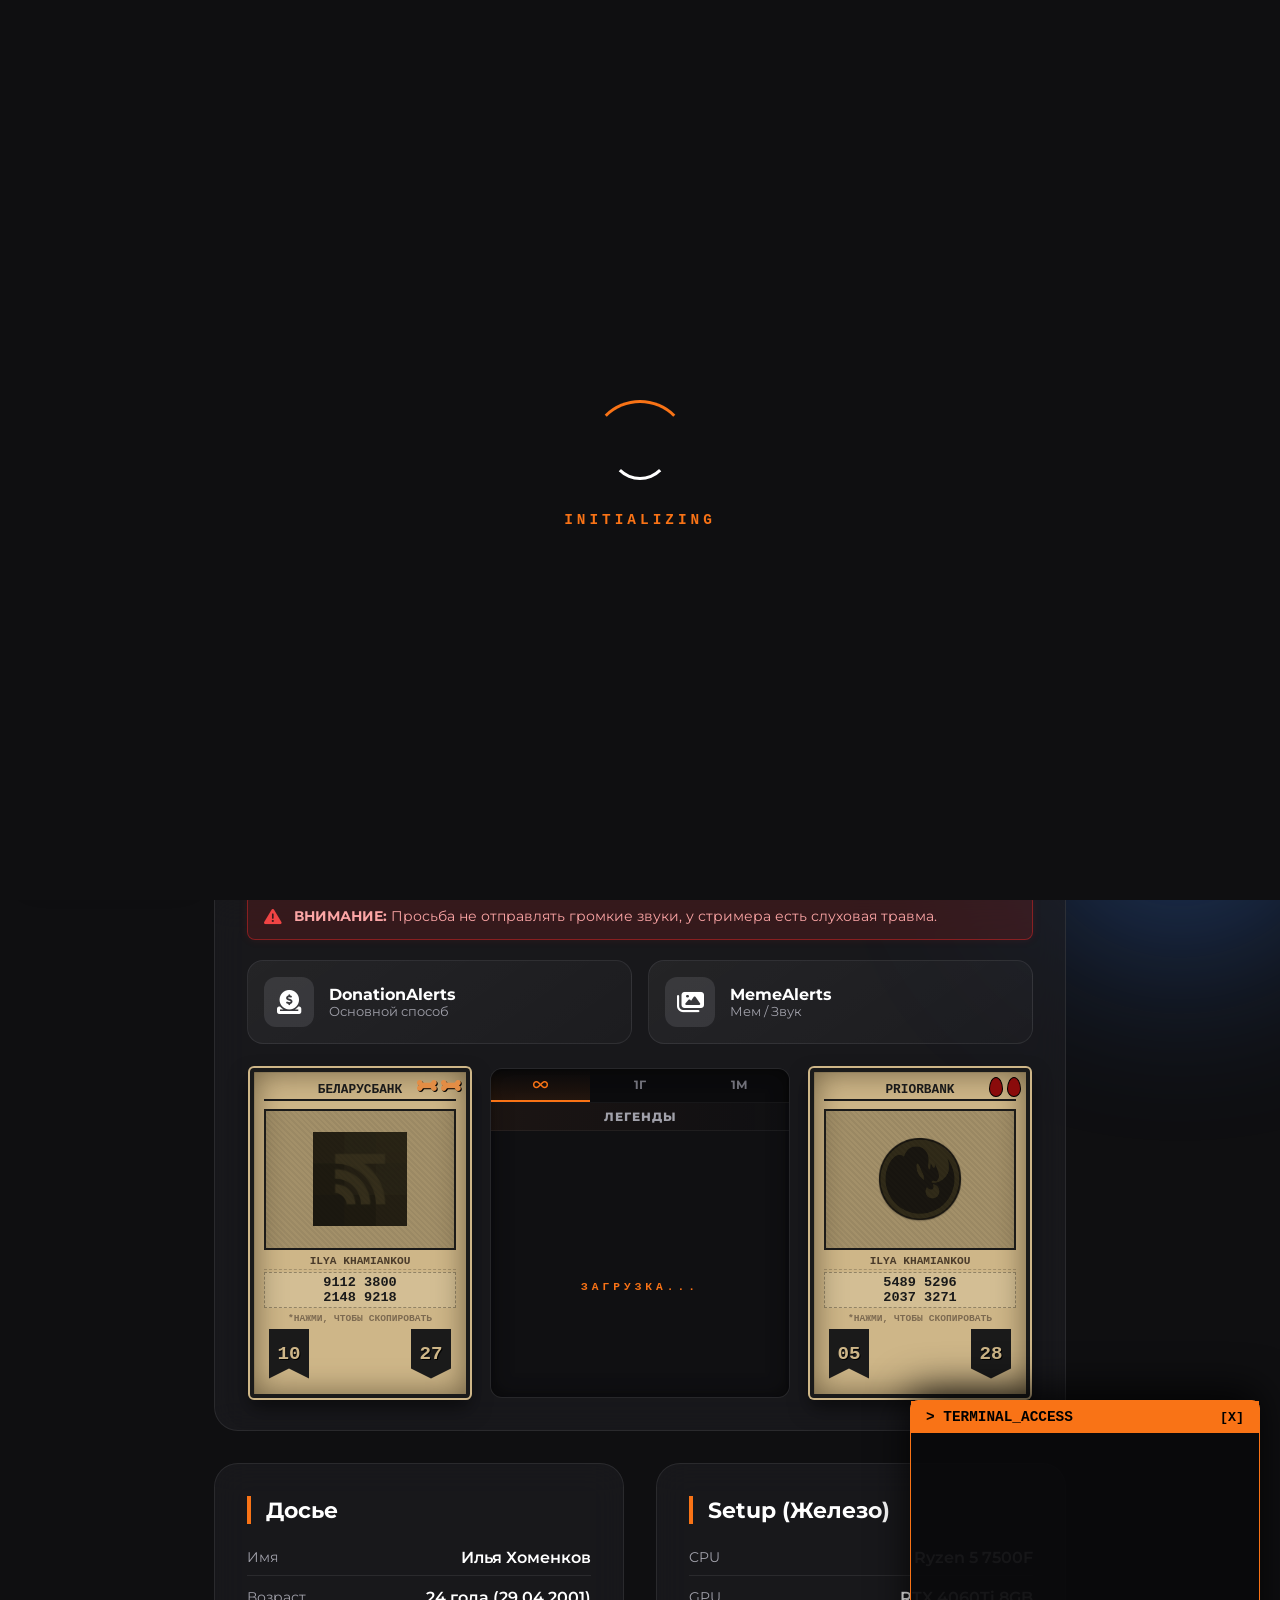
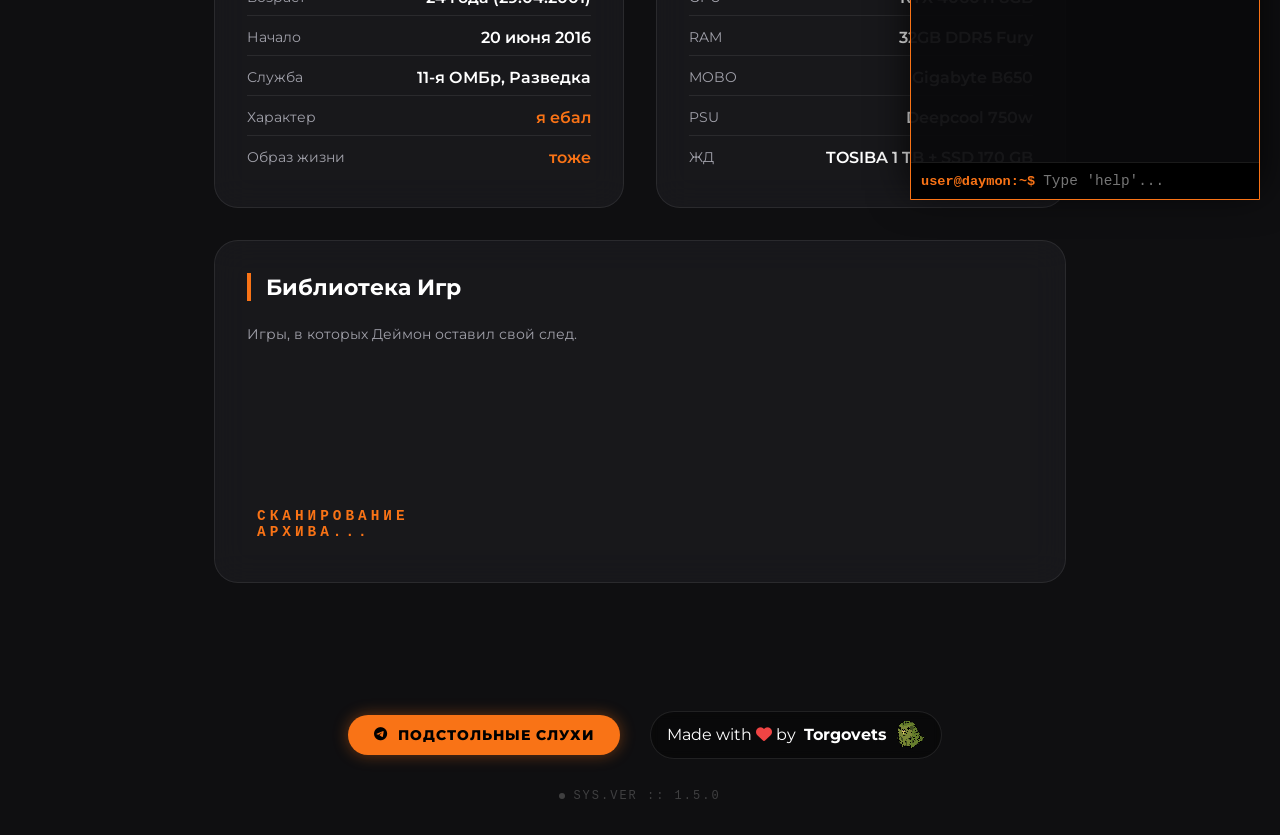
==== index.html @ a3e1f560 "Add files via upload" ====
<!DOCTYPE html><html lang=ru><head><meta charset=UTF-8><meta name=viewport content="width=device-width, initial-scale=1.0"><title>DaymonMontage | Streamer Hub</title><link rel=icon href=/daymon-site/favicon.ico sizes=any><link rel=icon href="assets/favicon.png?v=3" type=image/png><link rel="shortcut icon" href="assets/favicon.png?v=3" type=image/png><link rel=apple-touch-icon href="assets/favicon.png?v=3"><link rel=manifest href=manifest.json><meta name=description content="Официальный хаб стримера DaymonMontage."><meta name=theme-color content=#f97316><meta property=og:title content="DaymonMontage | Hub"><meta property=og:description content="Официальный хаб: стримы, конфиг ПК, донаты."><meta property=og:image content=https://daymonmontage.github.io/daymon-site/assets/preview.png><meta content=https://daymonmontage.github.io/daymon-site/ property=og:url><meta property=og:type content=website><link href=https://cdnjs.cloudflare.com/ajax/libs/font-awesome/6.4.0/css/all.min.css rel=stylesheet><link href="https://fonts.googleapis.com/css2?family=Montserrat:wght@400;600;700;900&display=swap" rel=stylesheet><link rel=stylesheet href=css/style.css><script src=https://embed.twitch.tv/embed/v1.js defer></script><script src=https://cdn.jsdelivr.net/npm/@supabase/supabase-js@2></script></head><body><div class=hud-controls><div id=music-toggle class="hud-btn muted" title="Music On/Off"><i class="fas fa-music"></i> <span>OST</span></div><div id=sfx-toggle class=hud-btn title="SFX On/Off"><i class="fas fa-volume-up"></i> <span>SFX</span></div></div><div id=auth-wrapper class=auth-container-fixed><button id=login-btn class="auth-btn discord-login not-logged-in"><i class="fab fa-discord"></i> <span>Войти</span></button><div id=user-profile class=user-profile-fixed style="display: none;"><div class=user-info-box><img id=user-avatar src alt=User><span id=user-name>User</span></div><button id=logout-btn class=logout-btn-fixed title=Выйти><i class="fas fa-sign-out-alt"></i></button></div><div id=discord-join-alert class=discord-alert style="display: none;"><div class=da-content><i class="fab fa-discord da-icon"></i><div class=da-text><span>Вы не на сервере!</span><small>Зайди, чтобы не быть чушпаном.</small></div></div><a href=https://discord.gg/UtGPrFT2Es target=_blank class=da-join-btn>Вступить</a></div></div><div id=preloader><div class=loader-content><div class=spinner-ring></div><div class=spinner-ring-inner></div><p class=loader-text>INITIALIZING</p></div></div><div class="glow-orb orb-primary"></div><div class="glow-orb orb-secondary"></div><main class=main-container><header class=profile-header><div class=avatar-container><img src=assets/avatar.png alt=DaymonMontage class=avatar-img></div><div id=click-counter-wrapper><div class=click-badge>CLICKS: <span id=click-val>0</span></div><button id=reset-clicks class=reset-clicks-btn title=Сбросить><i class="fas fa-trash"></i></button></div><h1 class=glitch-title data-text=DaymonMontage>DaymonMontage</h1><p class=status-quote>"Насмешил придурка в зеркале."</p><div class=info-badges><span class="badge location"><i class="fas fa-map-marker-alt"></i> Витебская обл, Беларусь</span><span id=stream-status class="badge stream-check"><i class="fas fa-circle"></i> <span class=status-text>Связь с базой...</span></span></div></header><div id=live-box class=twitch-wrapper style="display: none;"><div class=live-indicator><i class="fas fa-satellite-dish"></i> В ЭФИРЕ </div><div id=twitch-embed></div></div><section class="content-card tilt-effect"><h2 class=section-title>Медиа & Связь</h2><nav class=social-links><a href=https://twitch.tv/daymonmontage target=_blank class="s-btn twitch"><i class="fab fa-twitch"></i> <span>Twitch</span></a><a href=https://t.me/+0uVZZdwvZ0UwMDEy target=_blank class="s-btn telegram"><i class="fab fa-telegram"></i> <span>Telegram</span></a><a href=https://www.youtube.com/@daymon_montage/videos target=_blank class="s-btn youtube"><i class="fab fa-youtube"></i> <span>YouTube</span></a><a href=https://www.tiktok.com/@daymon.montage target=_blank class="s-btn tiktok"><i class="fab fa-tiktok"></i> <span>TikTok</span></a><a href=https://vk.com/daymon_montage target=_blank class="s-btn vk"><i class="fab fa-vk"></i> <span>ВКонтакте</span></a><a href=https://discord.gg/UtGPrFT2Es target=_blank class="s-btn discord"><i class="fab fa-discord"></i> <span>Discord</span></a><a href="https://www.instagram.com/_p_a_s_k_u_d_a_/?hl=ru" target=_blank class="s-btn insta"><i class="fab fa-instagram"></i> <span>Instagram</span></a><a href=https://steamcommunity.com/id/DaymonMontage/ target=_blank class="s-btn steam"><i class="fab fa-steam"></i> <span>Steam</span></a><a href=https://soundcloud.com/user-763490654-509292968 target=_blank class="s-btn soundcloud"><i class="fab fa-soundcloud"></i> <span>SoundCloud</span></a></nav></section><section class="content-card tilt-effect"><h2 class=section-title>Поддержка канала</h2><div class="warning-box health-warning"><i class="fas fa-exclamation-triangle"></i><p><strong>ВНИМАНИЕ:</strong> Просьба не отправлять громкие звуки, у стримера есть слуховая травма.</p></div><div class=alert-buttons><a href=https://www.donationalerts.com/r/daymonmontage target=_blank class="donate-btn da"><div class=btn-icon><i class="fas fa-donate"></i></div><div class=btn-text><strong>DonationAlerts</strong><small>Основной способ</small></div></a><a href=https://memealerts.com/daymonmontage target=_blank class="donate-btn ma"><div class=btn-icon><i class="fas fa-images"></i></div><div class=btn-text><strong>MemeAlerts</strong><small>Мем / Звук</small></div></a></div><div class=direct-support><div class=support-layout><div class="inscryption-card card-bb" onclick="copyToClipboard('9112380021489218')"><div class=card-cost><i class="fas fa-bone bone-cost"></i><i class="fas fa-bone bone-cost"></i></div><div class=card-name-box>БЕЛАРУСБАНК</div><div class=card-portrait-box><img src=assets/belarusbank.png alt=BB class=bank-logo></div><div class=card-holder>ILYA KHAMIANKOU</div><div class=card-sigils>9112 3800<br>2148 9218</div><div class=copy-hint>*Нажми, чтобы скопировать</div><div class=card-stats><div class="stat-box stat-atk" title=Месяц><div class=stat-bg></div><span class=stat-val>10</span></div><div class="stat-box stat-hp" title=Год><div class=stat-bg></div><span class=stat-val>27</span></div></div></div><div class=donors-center-panel><div class=donors-tabs><button class="d-tab active" data-tab=all_time title="За всё время"><i class="fas fa-infinity"></i></button><button class=d-tab data-tab=year title="За год">1Г</button><button class=d-tab data-tab=month title="За месяц">1М</button><button id=stream-tab-btn class="d-tab stream-tab" data-tab=stream title="Текущий стрим" style="display: none;"><i class="fas fa-signal"></i></button></div><div class=donors-header><span id=donors-title>ЛЕГЕНДЫ</span></div><div id=donors-list-container class=donors-scroll-area><div class=loader-wrap><p class=loader-text style=font-size:0.7rem>ЗАГРУЗКА...</p></div></div></div><div class="inscryption-card card-prior" onclick="copyToClipboard('5489529620373271')"><div class=card-cost><div class=blood-drop></div><div class=blood-drop></div></div><div class=card-name-box>Priorbank</div><div class=card-portrait-box><img src=assets/priorbank.png alt=Prior class=bank-logo></div><div class=card-holder>ILYA KHAMIANKOU</div><div class=card-sigils>5489 5296<br>2037 3271</div><div class=copy-hint>*Нажми, чтобы скопировать</div><div class=card-stats><div class="stat-box stat-atk" title=Месяц><div class=stat-bg></div><span class=stat-val>05</span></div><div class="stat-box stat-hp" title=Год><div class=stat-bg></div><span class=stat-val>28</span></div></div></div></div></div></section><div class=two-columns><section class="content-card tilt-effect"><h2 class=section-title>Досье</h2><ul class=specs-list><li><span class=spec-label>Имя</span> <span class=spec-val>Илья Хоменков</span></li><li><span class=spec-label>Возраст</span> <span class=spec-val>24 года (29.04.2001)</span></li><li><span class=spec-label>Начало</span> <span class=spec-val>20 июня 2016</span></li><li><span class=spec-label>Служба</span> <span class=spec-val>11-я ОМБр, Разведка</span></li><li><span class=spec-label>Характер</span> <span class="spec-val highlight">я ебал</span></li><li><span class=spec-label>Образ жизни</span> <span class="spec-val highlight">тоже</span></li></ul></section><section class="content-card tilt-effect"><h2 class=section-title>Setup (Железо)</h2><ul class=specs-list><li><span class=spec-label>CPU</span> <span class=spec-val>Ryzen 5 7500F</span></li><li><span class=spec-label>GPU</span> <span class=spec-val>RTX 4060Ti 8GB</span></li><li><span class=spec-label>RAM</span> <span class=spec-val>32GB DDR5 Fury</span></li><li><span class=spec-label>MOBO</span> <span class=spec-val>Gigabyte B650</span></li><li><span class=spec-label>PSU</span> <span class=spec-val>Deepcool 750w</span></li><li><span class=spec-label>ЖД</span> <span class=spec-val>TOSIBA 1 TB + SSD 170 GB</span></li></ul></section></div><section class=content-card><h2 class=section-title>Библиотека Игр</h2><p style="margin-bottom:15px; font-size:0.9rem; color:#a1a1aa;">Игры, в которых Деймон оставил свой след.</p><div id=games-container class=games-grid><div class=loader-wrap><p class=loader-text>СКАНИРОВАНИЕ АРХИВА...</p></div></div></section></main><footer class=site-footer><a href=https://t.me/daymonstream target=_blank class=special-footer-btn><i class="fab fa-telegram-plane"></i><span>ПОДСТОЛЬНЫЕ СЛУХИ</span></a><div class=credits><span>Made with <i class="fas fa-heart heart-beat"></i> by</span><a href=https://t.me/torgasik target=_blank class=dev-link><span class=dev-nick>Torgovets</span><img src=assets/dev-icon.png alt=Dev class=dev-pic></a></div><div class=version-badge title="System Build Version"><span class=v-dot></span><span class=v-text>SYS.VER :: 1.5.0</span></div></footer><div class=system-trigger onclick=toggleConsole()><span class=sys-dot></span><span class=sys-text>CONSOLE V.1.0.5</span></div><div id=votv-console class=console-wrapper><div class=console-header><span>> TERMINAL_ACCESS</span><button class=close-console onclick=toggleConsole()>[X]</button></div><div id=console-output class=console-body></div><div class=console-input-area><span class=prompt-user>user@daymon:~$</span><input type=text id=cmd-input autocomplete=off spellcheck=false placeholder="Type 'help'..."></div></div><div id=toast-notification class=toast>Скопировано в буфер!</div><div id=ach-history-trigger title="Журнал достижений"><i class="fas fa-trophy"></i><div class=ach-notification-dot></div></div><div id=ach-history-panel class=ach-history-panel><div class=ach-panel-header><div class=ach-panel-title><i class="fas fa-clipboard-list"></i> История </div><div class=ach-panel-stats id=ach-stats-display>0/0</div></div><div class=ach-history-list id=ach-history-list></div></div><div id=game-gallery-modal class=game-modal-overlay><div class=game-modal-content><div class=gm-header><span id=gm-game-title class=gm-title>GAME NAME</span><button id=gm-close-btn class=gm-close>&times;</button></div><div id=gm-clips-grid class=gm-body></div></div></div><script type=module src=js/main.js></script><a href=games/index.html class=arcade-hub-btn title="Daymon Arcade"><div class=ah-icon-box><i class="fas fa-gamepad"></i></div><div class=ah-content><span class=ah-title>ARCADE</span><span class=ah-subtitle>Play & Chill</span></div><div class=ah-glitch-effect></div></a></body></html>
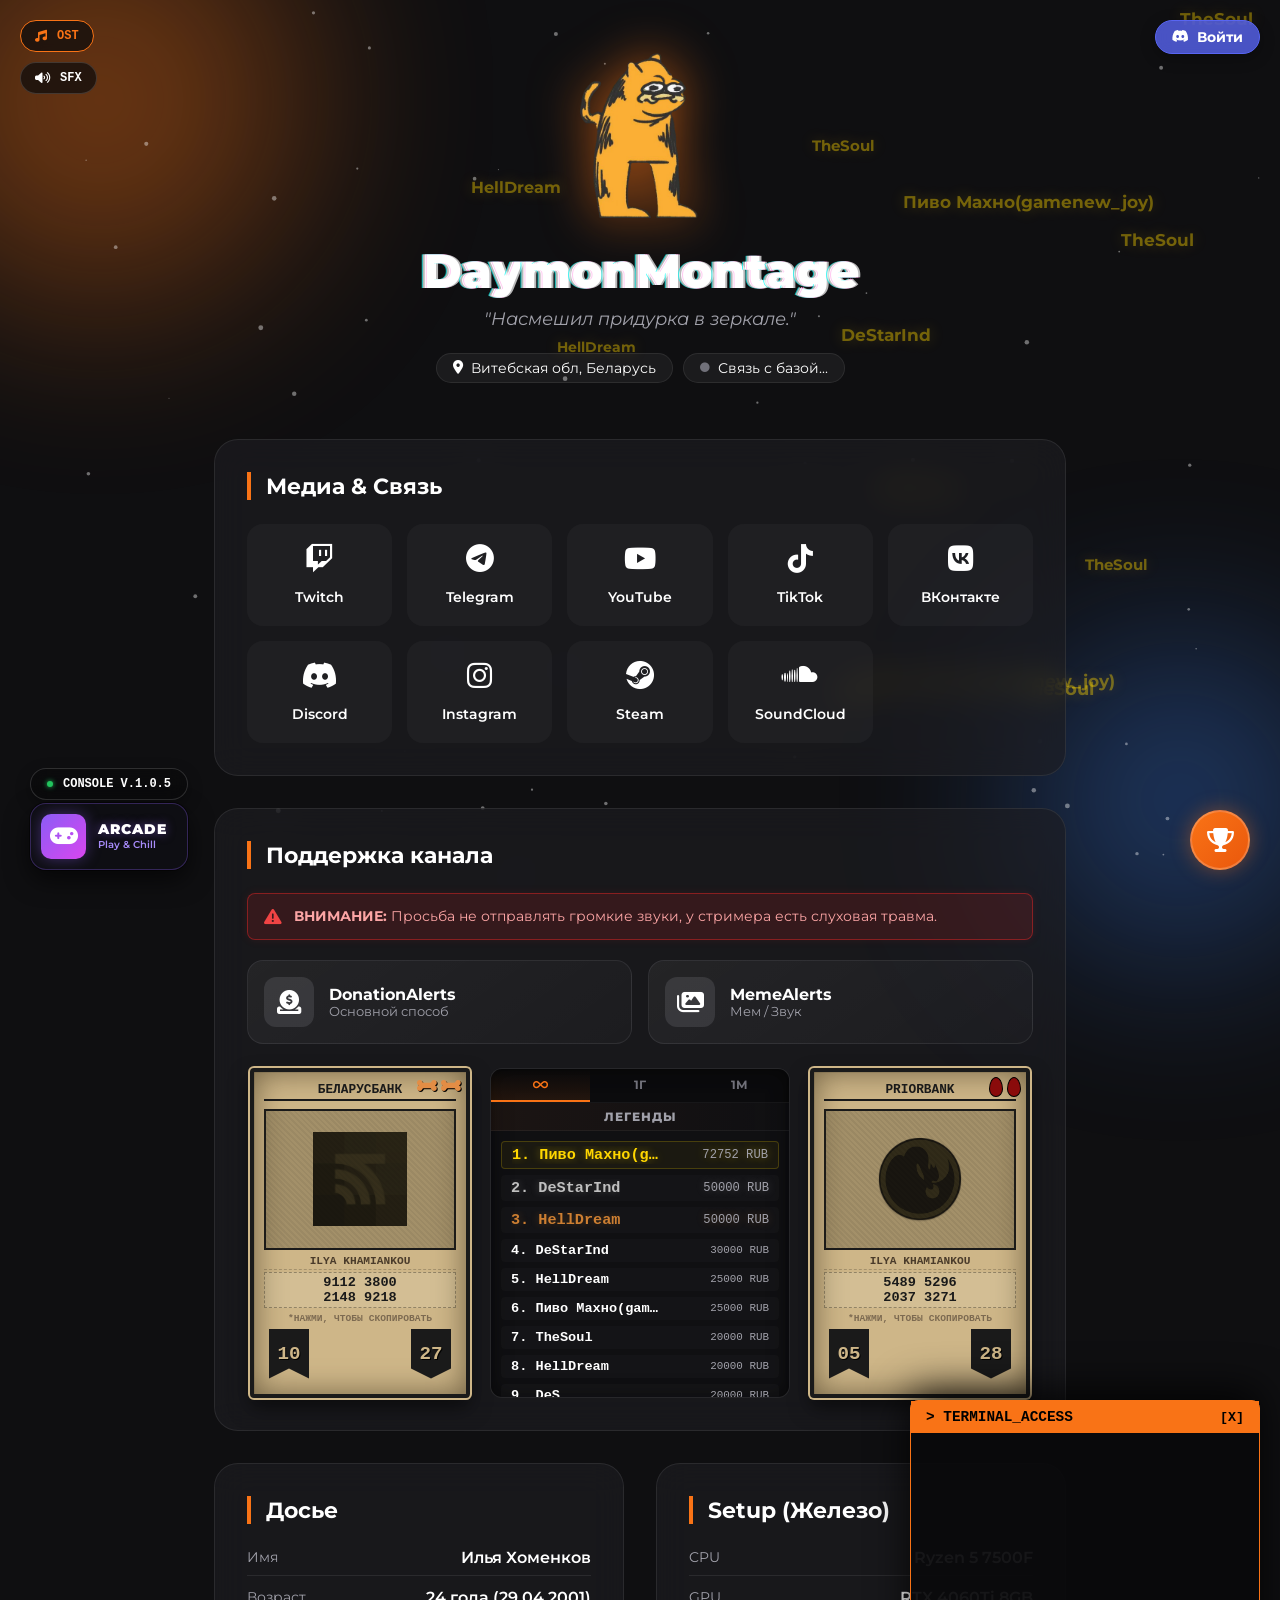
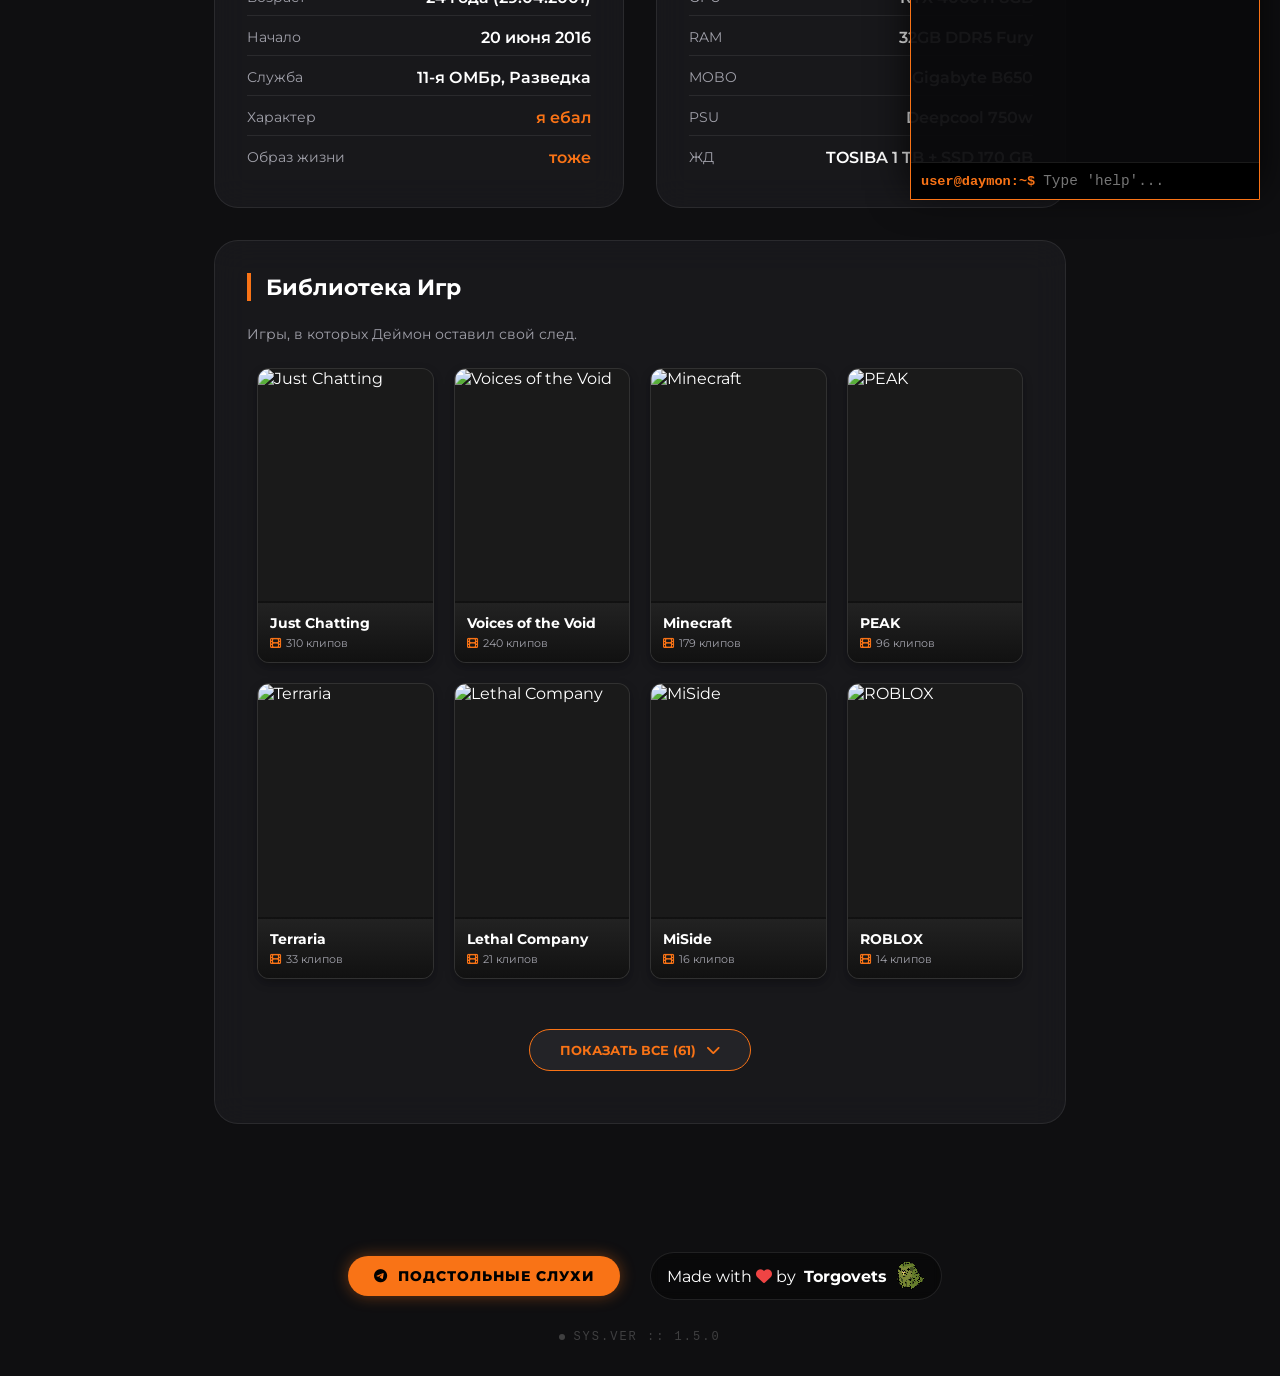
==== commit de77126f: "Add files via upload" ====
--- a/index.html
+++ b/index.html
@@ -1 +1,414 @@
-<!DOCTYPE html><html lang=ru><head><meta charset=UTF-8><meta name=viewport content="width=device-width, initial-scale=1.0"><title>DaymonMontage | Streamer Hub</title><link rel=icon href=/daymon-site/favicon.ico sizes=any><link rel=icon href="assets/favicon.png?v=3" type=image/png><link rel="shortcut icon" href="assets/favicon.png?v=3" type=image/png><link rel=apple-touch-icon href="assets/favicon.png?v=3"><link rel=manifest href=manifest.json><meta name=description content="Официальный хаб стримера DaymonMontage."><meta name=theme-color content=#f97316><meta property=og:title content="DaymonMontage | Hub"><meta property=og:description content="Официальный хаб: стримы, конфиг ПК, донаты."><meta property=og:image content=https://daymonmontage.github.io/daymon-site/assets/preview.png><meta content=https://daymonmontage.github.io/daymon-site/ property=og:url><meta property=og:type content=website><link href=https://cdnjs.cloudflare.com/ajax/libs/font-awesome/6.4.0/css/all.min.css rel=stylesheet><link href="https://fonts.googleapis.com/css2?family=Montserrat:wght@400;600;700;900&display=swap" rel=stylesheet><link rel=stylesheet href=css/style.css><script src=https://embed.twitch.tv/embed/v1.js defer></script><script src=https://cdn.jsdelivr.net/npm/@supabase/supabase-js@2></script></head><body><div class=hud-controls><div id=music-toggle class="hud-btn muted" title="Music On/Off"><i class="fas fa-music"></i> <span>OST</span></div><div id=sfx-toggle class=hud-btn title="SFX On/Off"><i class="fas fa-volume-up"></i> <span>SFX</span></div></div><div id=auth-wrapper class=auth-container-fixed><button id=login-btn class="auth-btn discord-login not-logged-in"><i class="fab fa-discord"></i> <span>Войти</span></button><div id=user-profile class=user-profile-fixed style="display: none;"><div class=user-info-box><img id=user-avatar src alt=User><span id=user-name>User</span></div><button id=logout-btn class=logout-btn-fixed title=Выйти><i class="fas fa-sign-out-alt"></i></button></div><div id=discord-join-alert class=discord-alert style="display: none;"><div class=da-content><i class="fab fa-discord da-icon"></i><div class=da-text><span>Вы не на сервере!</span><small>Зайди, чтобы не быть чушпаном.</small></div></div><a href=https://discord.gg/UtGPrFT2Es target=_blank class=da-join-btn>Вступить</a></div></div><div id=preloader><div class=loader-content><div class=spinner-ring></div><div class=spinner-ring-inner></div><p class=loader-text>INITIALIZING</p></div></div><div class="glow-orb orb-primary"></div><div class="glow-orb orb-secondary"></div><main class=main-container><header class=profile-header><div class=avatar-container><img src=assets/avatar.png alt=DaymonMontage class=avatar-img></div><div id=click-counter-wrapper><div class=click-badge>CLICKS: <span id=click-val>0</span></div><button id=reset-clicks class=reset-clicks-btn title=Сбросить><i class="fas fa-trash"></i></button></div><h1 class=glitch-title data-text=DaymonMontage>DaymonMontage</h1><p class=status-quote>"Насмешил придурка в зеркале."</p><div class=info-badges><span class="badge location"><i class="fas fa-map-marker-alt"></i> Витебская обл, Беларусь</span><span id=stream-status class="badge stream-check"><i class="fas fa-circle"></i> <span class=status-text>Связь с базой...</span></span></div></header><div id=live-box class=twitch-wrapper style="display: none;"><div class=live-indicator><i class="fas fa-satellite-dish"></i> В ЭФИРЕ </div><div id=twitch-embed></div></div><section class="content-card tilt-effect"><h2 class=section-title>Медиа & Связь</h2><nav class=social-links><a href=https://twitch.tv/daymonmontage target=_blank class="s-btn twitch"><i class="fab fa-twitch"></i> <span>Twitch</span></a><a href=https://t.me/+0uVZZdwvZ0UwMDEy target=_blank class="s-btn telegram"><i class="fab fa-telegram"></i> <span>Telegram</span></a><a href=https://www.youtube.com/@daymon_montage/videos target=_blank class="s-btn youtube"><i class="fab fa-youtube"></i> <span>YouTube</span></a><a href=https://www.tiktok.com/@daymon.montage target=_blank class="s-btn tiktok"><i class="fab fa-tiktok"></i> <span>TikTok</span></a><a href=https://vk.com/daymon_montage target=_blank class="s-btn vk"><i class="fab fa-vk"></i> <span>ВКонтакте</span></a><a href=https://discord.gg/UtGPrFT2Es target=_blank class="s-btn discord"><i class="fab fa-discord"></i> <span>Discord</span></a><a href="https://www.instagram.com/_p_a_s_k_u_d_a_/?hl=ru" target=_blank class="s-btn insta"><i class="fab fa-instagram"></i> <span>Instagram</span></a><a href=https://steamcommunity.com/id/DaymonMontage/ target=_blank class="s-btn steam"><i class="fab fa-steam"></i> <span>Steam</span></a><a href=https://soundcloud.com/user-763490654-509292968 target=_blank class="s-btn soundcloud"><i class="fab fa-soundcloud"></i> <span>SoundCloud</span></a></nav></section><section class="content-card tilt-effect"><h2 class=section-title>Поддержка канала</h2><div class="warning-box health-warning"><i class="fas fa-exclamation-triangle"></i><p><strong>ВНИМАНИЕ:</strong> Просьба не отправлять громкие звуки, у стримера есть слуховая травма.</p></div><div class=alert-buttons><a href=https://www.donationalerts.com/r/daymonmontage target=_blank class="donate-btn da"><div class=btn-icon><i class="fas fa-donate"></i></div><div class=btn-text><strong>DonationAlerts</strong><small>Основной способ</small></div></a><a href=https://memealerts.com/daymonmontage target=_blank class="donate-btn ma"><div class=btn-icon><i class="fas fa-images"></i></div><div class=btn-text><strong>MemeAlerts</strong><small>Мем / Звук</small></div></a></div><div class=direct-support><div class=support-layout><div class="inscryption-card card-bb" onclick="copyToClipboard('9112380021489218')"><div class=card-cost><i class="fas fa-bone bone-cost"></i><i class="fas fa-bone bone-cost"></i></div><div class=card-name-box>БЕЛАРУСБАНК</div><div class=card-portrait-box><img src=assets/belarusbank.png alt=BB class=bank-logo></div><div class=card-holder>ILYA KHAMIANKOU</div><div class=card-sigils>9112 3800<br>2148 9218</div><div class=copy-hint>*Нажми, чтобы скопировать</div><div class=card-stats><div class="stat-box stat-atk" title=Месяц><div class=stat-bg></div><span class=stat-val>10</span></div><div class="stat-box stat-hp" title=Год><div class=stat-bg></div><span class=stat-val>27</span></div></div></div><div class=donors-center-panel><div class=donors-tabs><button class="d-tab active" data-tab=all_time title="За всё время"><i class="fas fa-infinity"></i></button><button class=d-tab data-tab=year title="За год">1Г</button><button class=d-tab data-tab=month title="За месяц">1М</button><button id=stream-tab-btn class="d-tab stream-tab" data-tab=stream title="Текущий стрим" style="display: none;"><i class="fas fa-signal"></i></button></div><div class=donors-header><span id=donors-title>ЛЕГЕНДЫ</span></div><div id=donors-list-container class=donors-scroll-area><div class=loader-wrap><p class=loader-text style=font-size:0.7rem>ЗАГРУЗКА...</p></div></div></div><div class="inscryption-card card-prior" onclick="copyToClipboard('5489529620373271')"><div class=card-cost><div class=blood-drop></div><div class=blood-drop></div></div><div class=card-name-box>Priorbank</div><div class=card-portrait-box><img src=assets/priorbank.png alt=Prior class=bank-logo></div><div class=card-holder>ILYA KHAMIANKOU</div><div class=card-sigils>5489 5296<br>2037 3271</div><div class=copy-hint>*Нажми, чтобы скопировать</div><div class=card-stats><div class="stat-box stat-atk" title=Месяц><div class=stat-bg></div><span class=stat-val>05</span></div><div class="stat-box stat-hp" title=Год><div class=stat-bg></div><span class=stat-val>28</span></div></div></div></div></div></section><div class=two-columns><section class="content-card tilt-effect"><h2 class=section-title>Досье</h2><ul class=specs-list><li><span class=spec-label>Имя</span> <span class=spec-val>Илья Хоменков</span></li><li><span class=spec-label>Возраст</span> <span class=spec-val>24 года (29.04.2001)</span></li><li><span class=spec-label>Начало</span> <span class=spec-val>20 июня 2016</span></li><li><span class=spec-label>Служба</span> <span class=spec-val>11-я ОМБр, Разведка</span></li><li><span class=spec-label>Характер</span> <span class="spec-val highlight">я ебал</span></li><li><span class=spec-label>Образ жизни</span> <span class="spec-val highlight">тоже</span></li></ul></section><section class="content-card tilt-effect"><h2 class=section-title>Setup (Железо)</h2><ul class=specs-list><li><span class=spec-label>CPU</span> <span class=spec-val>Ryzen 5 7500F</span></li><li><span class=spec-label>GPU</span> <span class=spec-val>RTX 4060Ti 8GB</span></li><li><span class=spec-label>RAM</span> <span class=spec-val>32GB DDR5 Fury</span></li><li><span class=spec-label>MOBO</span> <span class=spec-val>Gigabyte B650</span></li><li><span class=spec-label>PSU</span> <span class=spec-val>Deepcool 750w</span></li><li><span class=spec-label>ЖД</span> <span class=spec-val>TOSIBA 1 TB + SSD 170 GB</span></li></ul></section></div><section class=content-card><h2 class=section-title>Библиотека Игр</h2><p style="margin-bottom:15px; font-size:0.9rem; color:#a1a1aa;">Игры, в которых Деймон оставил свой след.</p><div id=games-container class=games-grid><div class=loader-wrap><p class=loader-text>СКАНИРОВАНИЕ АРХИВА...</p></div></div></section></main><footer class=site-footer><a href=https://t.me/daymonstream target=_blank class=special-footer-btn><i class="fab fa-telegram-plane"></i><span>ПОДСТОЛЬНЫЕ СЛУХИ</span></a><div class=credits><span>Made with <i class="fas fa-heart heart-beat"></i> by</span><a href=https://t.me/torgasik target=_blank class=dev-link><span class=dev-nick>Torgovets</span><img src=assets/dev-icon.png alt=Dev class=dev-pic></a></div><div class=version-badge title="System Build Version"><span class=v-dot></span><span class=v-text>SYS.VER :: 1.5.0</span></div></footer><div class=system-trigger onclick=toggleConsole()><span class=sys-dot></span><span class=sys-text>CONSOLE V.1.0.5</span></div><div id=votv-console class=console-wrapper><div class=console-header><span>> TERMINAL_ACCESS</span><button class=close-console onclick=toggleConsole()>[X]</button></div><div id=console-output class=console-body></div><div class=console-input-area><span class=prompt-user>user@daymon:~$</span><input type=text id=cmd-input autocomplete=off spellcheck=false placeholder="Type 'help'..."></div></div><div id=toast-notification class=toast>Скопировано в буфер!</div><div id=ach-history-trigger title="Журнал достижений"><i class="fas fa-trophy"></i><div class=ach-notification-dot></div></div><div id=ach-history-panel class=ach-history-panel><div class=ach-panel-header><div class=ach-panel-title><i class="fas fa-clipboard-list"></i> История </div><div class=ach-panel-stats id=ach-stats-display>0/0</div></div><div class=ach-history-list id=ach-history-list></div></div><div id=game-gallery-modal class=game-modal-overlay><div class=game-modal-content><div class=gm-header><span id=gm-game-title class=gm-title>GAME NAME</span><button id=gm-close-btn class=gm-close>&times;</button></div><div id=gm-clips-grid class=gm-body></div></div></div><script type=module src=js/main.js></script><a href=games/index.html class=arcade-hub-btn title="Daymon Arcade"><div class=ah-icon-box><i class="fas fa-gamepad"></i></div><div class=ah-content><span class=ah-title>ARCADE</span><span class=ah-subtitle>Play & Chill</span></div><div class=ah-glitch-effect></div></a></body></html>+<!DOCTYPE html>
+<html lang="ru">
+<head>
+    <meta charset="UTF-8">
+    <meta name="viewport" content="width=device-width, initial-scale=1.0">
+    <title>DaymonMontage | Streamer Hub</title>
+    
+    <link rel="icon" href="/daymon-site/favicon.ico" sizes="any">
+    <link rel="icon" href="assets/favicon.png?v=3" type="image/png">
+    <link rel="shortcut icon" href="assets/favicon.png?v=3" type="image/png">
+    <link rel="apple-touch-icon" href="assets/favicon.png?v=3">
+    <link rel="manifest" href="manifest.json">
+
+    <meta name="description" content="Официальный хаб стримера DaymonMontage.">
+    <meta name="theme-color" content="#f97316">
+
+    <meta property="og:title" content="DaymonMontage | Hub">
+    <meta property="og:description" content="Официальный хаб: стримы, конфиг ПК, донаты.">
+    <meta property="og:image" content="https://daymonmontage.github.io/daymon-site/assets/preview.png">
+    <meta property="og:url" content="https://daymonmontage.github.io/daymon-site/">
+    <meta property="og:type" content="website">
+
+    <link href="https://cdnjs.cloudflare.com/ajax/libs/font-awesome/6.4.0/css/all.min.css" rel="stylesheet">
+    <link href="https://fonts.googleapis.com/css2?family=Montserrat:wght@400;600;700;900&display=swap" rel="stylesheet">
+    <link rel="stylesheet" href="css/style.css">
+
+    <script src="https://embed.twitch.tv/embed/v1.js" defer></script>
+    <script src="https://cdn.jsdelivr.net/npm/@supabase/supabase-js@2"></script>
+</head>
+<body>
+
+    <!-- HUD CONTROLS (Top Left) -->
+    <div class="hud-controls">
+        <div id="music-toggle" class="hud-btn muted" title="Music On/Off">
+            <i class="fas fa-music"></i> <span>OST</span>
+        </div>
+        <div id="sfx-toggle" class="hud-btn" title="SFX On/Off">
+            <i class="fas fa-volume-up"></i> <span>SFX</span>
+        </div>
+    </div>
+
+    <!-- AUTH CONTROL (Top Right) -->
+    <div id="auth-wrapper" class="auth-container-fixed">
+        <button id="login-btn" class="auth-btn discord-login not-logged-in">
+            <i class="fab fa-discord"></i> <span>Войти</span>
+        </button>
+        
+        <div id="user-profile" class="user-profile-fixed" style="display: none;">
+            <div class="user-info-box">
+                <img id="user-avatar" src="" alt="User">
+                <span id="user-name">User</span>
+            </div>
+            <button id="logout-btn" class="logout-btn-fixed" title="Выйти">
+                <i class="fas fa-sign-out-alt"></i>
+            </button>
+        </div>
+
+        <!-- АЛЕРТ О ПОДПИСКЕ (Перемещен внутрь контейнера) -->
+        <div id="discord-join-alert" class="discord-alert" style="display: none;">
+            <div class="da-content">
+                <i class="fab fa-discord da-icon"></i>
+                <div class="da-text">
+                    <span>Вы не на сервере!</span>
+                    <small>Зайди, чтобы не быть чушпаном.</small>
+                </div>
+            </div>
+            <a href="https://discord.gg/UtGPrFT2Es" target="_blank" class="da-join-btn">Вступить</a>
+        </div>
+    </div>
+
+    <!-- PRELOADER -->
+    <div id="preloader">
+        <div class="loader-content">
+            <div class="spinner-ring"></div>
+            <div class="spinner-ring-inner"></div>
+            <p class="loader-text">INITIALIZING</p>
+        </div>
+    </div>
+
+    <!-- BACKGROUND EFFECTS -->
+    <div class="glow-orb orb-primary"></div>
+    <div class="glow-orb orb-secondary"></div>
+
+    <main class="main-container">
+        
+        <!-- HEADER -->
+        <header class="profile-header">
+            <div class="avatar-container">
+                <img src="assets/avatar.png" alt="DaymonMontage" class="avatar-img">
+            </div>
+            
+            <!-- Скрытый блок счетчика (Easter Egg) -->
+            <div id="click-counter-wrapper">
+                <div class="click-badge">CLICKS: <span id="click-val">0</span></div>
+                <button id="reset-clicks" class="reset-clicks-btn" title="Сбросить"><i class="fas fa-trash"></i></button>
+            </div>
+            
+            <h1 class="glitch-title" data-text="DaymonMontage">DaymonMontage</h1>
+            <p class="status-quote">"Насмешил придурка в зеркале."</p>
+            
+            <div class="info-badges">
+                <span class="badge location"><i class="fas fa-map-marker-alt"></i> Витебская обл, Беларусь</span>
+                <span id="stream-status" class="badge stream-check">
+                    <i class="fas fa-circle"></i> <span class="status-text">Связь с базой...</span>
+                </span>
+            </div>
+        </header>
+
+        <!-- TWITCH EMBED (Hidden by default) -->
+        <div id="live-box" class="twitch-wrapper" style="display: none;">
+            <div class="live-indicator">
+                <i class="fas fa-satellite-dish"></i> В ЭФИРЕ
+            </div>
+            <div class="live-layout">
+                <div id="twitch-embed"></div>
+                
+                <div class="live-donors-sidebar">
+                    <div class="ld-header">
+                        <i class="fas fa-gem"></i> Топ спонсоров стрима
+                    </div>
+                    <div id="live-donors-list" class="ld-list">
+                    </div>
+                </div>
+            </div>
+        </div>
+
+        <!-- SOCIAL LINKS -->
+        <section class="content-card tilt-effect">
+            <h2 class="section-title">Медиа & Связь</h2>
+            <nav class="social-links">
+                <a href="https://twitch.tv/daymonmontage" target="_blank" class="s-btn twitch">
+                    <i class="fab fa-twitch"></i> <span>Twitch</span>
+                </a>
+                <a href="https://t.me/+0uVZZdwvZ0UwMDEy" target="_blank" class="s-btn telegram">
+                    <i class="fab fa-telegram"></i> <span>Telegram</span>
+                </a>
+                <a href="https://www.youtube.com/@daymon_montage/videos" target="_blank" class="s-btn youtube">
+                    <i class="fab fa-youtube"></i> <span>YouTube</span>
+                </a>
+                <a href="https://www.tiktok.com/@daymon.montage" target="_blank" class="s-btn tiktok">
+                    <i class="fab fa-tiktok"></i> <span>TikTok</span>
+                </a>
+                <a href="https://vk.com/daymon_montage" target="_blank" class="s-btn vk">
+                    <i class="fab fa-vk"></i> <span>ВКонтакте</span>
+                </a>
+                <a href="https://discord.gg/UtGPrFT2Es" target="_blank" class="s-btn discord">
+                    <i class="fab fa-discord"></i> <span>Discord</span>
+                </a>
+                <a href="https://www.instagram.com/_p_a_s_k_u_d_a_/?hl=ru" target="_blank" class="s-btn insta">
+                    <i class="fab fa-instagram"></i> <span>Instagram</span>
+                </a>
+                <a href="https://steamcommunity.com/id/DaymonMontage/" target="_blank" class="s-btn steam">
+                    <i class="fab fa-steam"></i> <span>Steam</span>
+                </a>
+                <a href="https://soundcloud.com/user-763490654-509292968" target="_blank" class="s-btn soundcloud">
+                    <i class="fab fa-soundcloud"></i> <span>SoundCloud</span>
+                </a>
+            </nav>
+        </section>
+
+        <!-- SUPPORT & CARDS -->
+        <section class="content-card tilt-effect">
+            <h2 class="section-title">Поддержка канала</h2>
+            
+            <div class="warning-box health-warning">
+                <i class="fas fa-exclamation-triangle"></i>
+                <p><strong>ВНИМАНИЕ:</strong> Просьба не отправлять громкие звуки, у стримера есть слуховая травма.</p>
+            </div>
+
+            <div class="alert-buttons">
+                <a href="https://www.donationalerts.com/r/daymonmontage" target="_blank" class="donate-btn da">
+                    <div class="btn-icon"><i class="fas fa-donate"></i></div>
+                    <div class="btn-text">
+                        <strong>DonationAlerts</strong>
+                        <small>Основной способ</small>
+                    </div>
+                </a>
+                <a href="https://memealerts.com/daymonmontage" target="_blank" class="donate-btn ma">
+                    <div class="btn-icon"><i class="fas fa-images"></i></div>
+                    <div class="btn-text">
+                        <strong>MemeAlerts</strong>
+                        <small>Мем / Звук</small>
+                    </div>
+                </a>
+            </div>
+            
+            <div class="direct-support">
+                <!-- Обертка для трех колонок: Карта - Список - Карта -->
+                <div class="support-layout">
+                    
+                    <!-- 1. LEFT CARD: Belarusbank -->
+                    <div class="inscryption-card card-bb" onclick="copyToClipboard('9112380021489218')">
+                        <div class="card-cost">
+                            <i class="fas fa-bone bone-cost"></i>
+                            <i class="fas fa-bone bone-cost"></i>
+                        </div>
+                        <div class="card-name-box">БЕЛАРУСБАНК</div>
+                        <div class="card-portrait-box">
+                            <img src="assets/belarusbank.png" alt="BB" class="bank-logo">
+                        </div>
+                        <div class="card-holder">ILYA KHAMIANKOU</div>
+                        <div class="card-sigils">9112 3800<br>2148 9218</div>
+                        <div class="copy-hint">*Нажми, чтобы скопировать</div>
+                        <div class="card-stats">
+                            <div class="stat-box stat-atk" title="Месяц"><div class="stat-bg"></div><span class="stat-val">10</span></div>
+                            <div class="stat-box stat-hp" title="Год"><div class="stat-bg"></div><span class="stat-val">27</span></div>
+                        </div>
+                    </div>
+
+                    <!-- 2. CENTER: TOP DONORS LIST -->
+                    <div class="donors-center-panel">
+                        <div class="donors-tabs">
+                            <button class="d-tab active" data-tab="all_time" title="За всё время"><i class="fas fa-infinity"></i></button>
+                            <button class="d-tab" data-tab="year" title="За год">1Г</button>
+                            <button class="d-tab" data-tab="month" title="За месяц">1М</button>
+                            <button id="stream-tab-btn" class="d-tab stream-tab" data-tab="stream" title="Текущий стрим" style="display: none;">
+                                <i class="fas fa-signal"></i>
+                            </button>
+                        </div>
+                        
+                        <div class="donors-header">
+                            <span id="donors-title">ЛЕГЕНДЫ</span>
+                        </div>
+
+                        <div id="donors-list-container" class="donors-scroll-area">
+                            <div class="loader-wrap">
+                                <p class="loader-text" style="font-size:0.7rem">ЗАГРУЗКА...</p>
+                            </div>
+                        </div>
+                    </div>
+
+                    <!-- 3. RIGHT CARD: Priorbank -->
+                    <div class="inscryption-card card-prior" onclick="copyToClipboard('5489529620373271')">
+                        <div class="card-cost">
+                            <div class="blood-drop"></div>
+                            <div class="blood-drop"></div>
+                        </div>
+                        <div class="card-name-box">Priorbank</div>
+                        <div class="card-portrait-box">
+                            <img src="assets/priorbank.png" alt="Prior" class="bank-logo">
+                        </div>
+                        <div class="card-holder">ILYA KHAMIANKOU</div>
+                        <div class="card-sigils">5489 5296<br>2037 3271</div>
+                        <div class="copy-hint">*Нажми, чтобы скопировать</div>
+                        <div class="card-stats">
+                            <div class="stat-box stat-atk" title="Месяц"><div class="stat-bg"></div><span class="stat-val">05</span></div>
+                            <div class="stat-box stat-hp" title="Год"><div class="stat-bg"></div><span class="stat-val">28</span></div>
+                        </div>
+                    </div>
+
+                </div>
+            </div>
+        </section>
+
+        <!-- INFO & SPECS -->
+        <div class="two-columns">
+            <section class="content-card tilt-effect">
+                <h2 class="section-title">Досье</h2>
+                <ul class="specs-list">
+                    <li>
+                        <span class="spec-label">Имя</span> <span class="spec-val">Илья Хоменков</span>
+                    </li>
+                    <li>
+                        <span class="spec-label">Возраст</span> <span class="spec-val">24 года (29.04.2001)</span>
+                    </li>
+                    <li>
+                        <span class="spec-label">Начало</span> <span class="spec-val">20 июня 2016</span>
+                    </li>
+                    <li>
+                        <span class="spec-label">Служба</span> <span class="spec-val">11-я ОМБр, Разведка</span>
+                    </li>
+                    <li>
+                        <span class="spec-label">Характер</span> <span class="spec-val highlight">я ебал</span>
+                    </li>
+                    <li>
+                        <span class="spec-label">Образ жизни</span> <span class="spec-val highlight">тоже</span>
+                    </li>
+                </ul>
+            </section>
+
+            <section class="content-card tilt-effect">
+                <h2 class="section-title">Setup (Железо)</h2>
+                <ul class="specs-list">
+                    <li>
+                        <span class="spec-label">CPU</span> <span class="spec-val">Ryzen 5 7500F</span>
+                    </li>
+                    <li>
+                        <span class="spec-label">GPU</span> <span class="spec-val">RTX 4060Ti 8GB</span>
+                    </li>
+                    <li>
+                        <span class="spec-label">RAM</span> <span class="spec-val">32GB DDR5 Fury</span>
+                    </li>
+                    <li>
+                        <span class="spec-label">MOBO</span> <span class="spec-val">Gigabyte B650</span>
+                    </li>
+                    <li>
+                        <span class="spec-label">PSU</span> <span class="spec-val">Deepcool 750w</span>
+                    </li>
+                    <li>
+                        <span class="spec-label">ЖД</span> <span class="spec-val">TOSIBA 1 TB + SSD 170 GB</span>
+                    </li>
+                </ul>
+            </section>
+        </div>
+
+        <!-- GAMES LIBRARY -->
+        <section class="content-card">
+            <h2 class="section-title">Библиотека Игр</h2>
+            <p style="margin-bottom:15px; font-size:0.9rem; color:#a1a1aa;">Игры, в которых Деймон оставил свой след.</p>
+            
+            <!-- Сюда JS загрузит карточки игр -->
+            <div id="games-container" class="games-grid">
+                <div class="loader-wrap">
+                    <p class="loader-text">СКАНИРОВАНИЕ АРХИВА...</p>
+                </div>
+            </div>
+        </section>
+
+    </main>
+
+<!-- FOOTER -->
+    <footer class="site-footer">
+        <a href="https://t.me/daymonstream" target="_blank" class="special-footer-btn">
+            <i class="fab fa-telegram-plane"></i>
+            <span>ПОДСТОЛЬНЫЕ СЛУХИ</span>
+        </a>
+        
+        <div class="credits">
+            <span>Made with <i class="fas fa-heart heart-beat"></i> by</span>
+            <a href="https://t.me/torgasik" target="_blank" class="dev-link">
+                <span class="dev-nick">Torgovets</span>
+                <img src="assets/dev-icon.png" alt="Dev" class="dev-pic">
+            </a>
+        </div>
+
+        <!-- VERSION BADGE -->
+        <div class="version-badge" title="System Build Version">
+            <span class="v-dot"></span>
+            <span class="v-text">SYS.VER :: 1.5.0</span>
+        </div>
+    </footer>
+
+    <!-- MODALS & OVERLAYS -->
+    <!-- CONSOLE TRIGGER (MOVED HERE) -->
+    <div class="system-trigger" onclick="toggleConsole()">
+        <span class="sys-dot"></span>
+        <span class="sys-text">CONSOLE V.1.0.5</span>
+    </div>
+    
+    <div id="votv-console" class="console-wrapper">
+        <div class="console-header">
+            <span>> TERMINAL_ACCESS</span>
+            <button class="close-console" onclick="toggleConsole()">[X]</button>
+        </div>
+        
+        <div id="console-output" class="console-body">
+        </div>
+
+        <div class="console-input-area">
+            <span class="prompt-user">user@daymon:~$</span>
+            <input type="text" id="cmd-input" autocomplete="off" spellcheck="false" placeholder="Type 'help'...">
+        </div>
+    </div>
+
+    <div id="toast-notification" class="toast">Скопировано в буфер!</div>
+
+    <!-- LOGO ACHIEVEMENTS (Bottom Right) -->
+    <div id="ach-history-trigger" title="Журнал достижений">
+        <i class="fas fa-trophy"></i>
+        <div class="ach-notification-dot"></div>
+    </div>
+
+    <!-- HISTORY PANEL -->
+    <div id="ach-history-panel" class="ach-history-panel">
+        <div class="ach-panel-header">
+            <div class="ach-panel-title">
+                <i class="fas fa-clipboard-list"></i> История
+            </div>
+            <div class="ach-panel-stats" id="ach-stats-display">0/0</div>
+        </div>
+        <div class="ach-history-list" id="ach-history-list">
+            <!-- JS заполнит это -->
+        </div>
+    </div>
+
+    <!-- GAME GALLERY MODAL -->
+    <div id="game-gallery-modal" class="game-modal-overlay">
+        <div class="game-modal-content">
+            <div class="gm-header">
+                <span id="gm-game-title" class="gm-title">GAME NAME</span>
+                <button id="gm-close-btn" class="gm-close">&times;</button>
+            </div>
+            <div id="gm-clips-grid" class="gm-body">
+                <!-- Clips will be injected here -->
+            </div>
+        </div>
+    </div>
+
+    <!-- MAIN SCRIPT (MODULE) -->
+    <script type="module" src="js/main.js"></script>
+
+    <!-- ARCADE HUB BUTTON (Bottom Left) -->
+    <a href="games/index.html" class="arcade-hub-btn" title="Daymon Arcade">
+        <div class="ah-icon-box">
+            <i class="fas fa-gamepad"></i>
+        </div>
+        <div class="ah-content">
+            <span class="ah-title">ARCADE</span>
+            <span class="ah-subtitle">Play & Chill</span>
+        </div>
+        <div class="ah-glitch-effect"></div>
+    </a>
+</body>
+</html>
--- a/css/style.css
+++ b/css/style.css
@@ -0,0 +1,28 @@
+/*
+    DaymonMontage Site Theme
+    Main Entry File
+*/
+
+/* 1. Base Variables & Reset */
+@import url('./parts/1-base.css');
+
+/* 2. Layout & Structure */
+@import url('./parts/2-layout.css');
+
+/* 3. UI Components */
+@import url('./parts/3-components.css');
+
+/* 4. Modules (Console, Preloader, Secrets) */
+@import url('./parts/4-modules.css');
+
+/* 5. Inscryption Cards */
+@import url('./parts/5-cards.css');
+
+/* 6. Achievements UI */
+@import url('./parts/6-achievements-ui.css');
+
+/* 7. Floating Donors */
+@import url('./parts/7-donors.css');
+
+/* 8. Games Library */
+@import url('./parts/8-games.css');
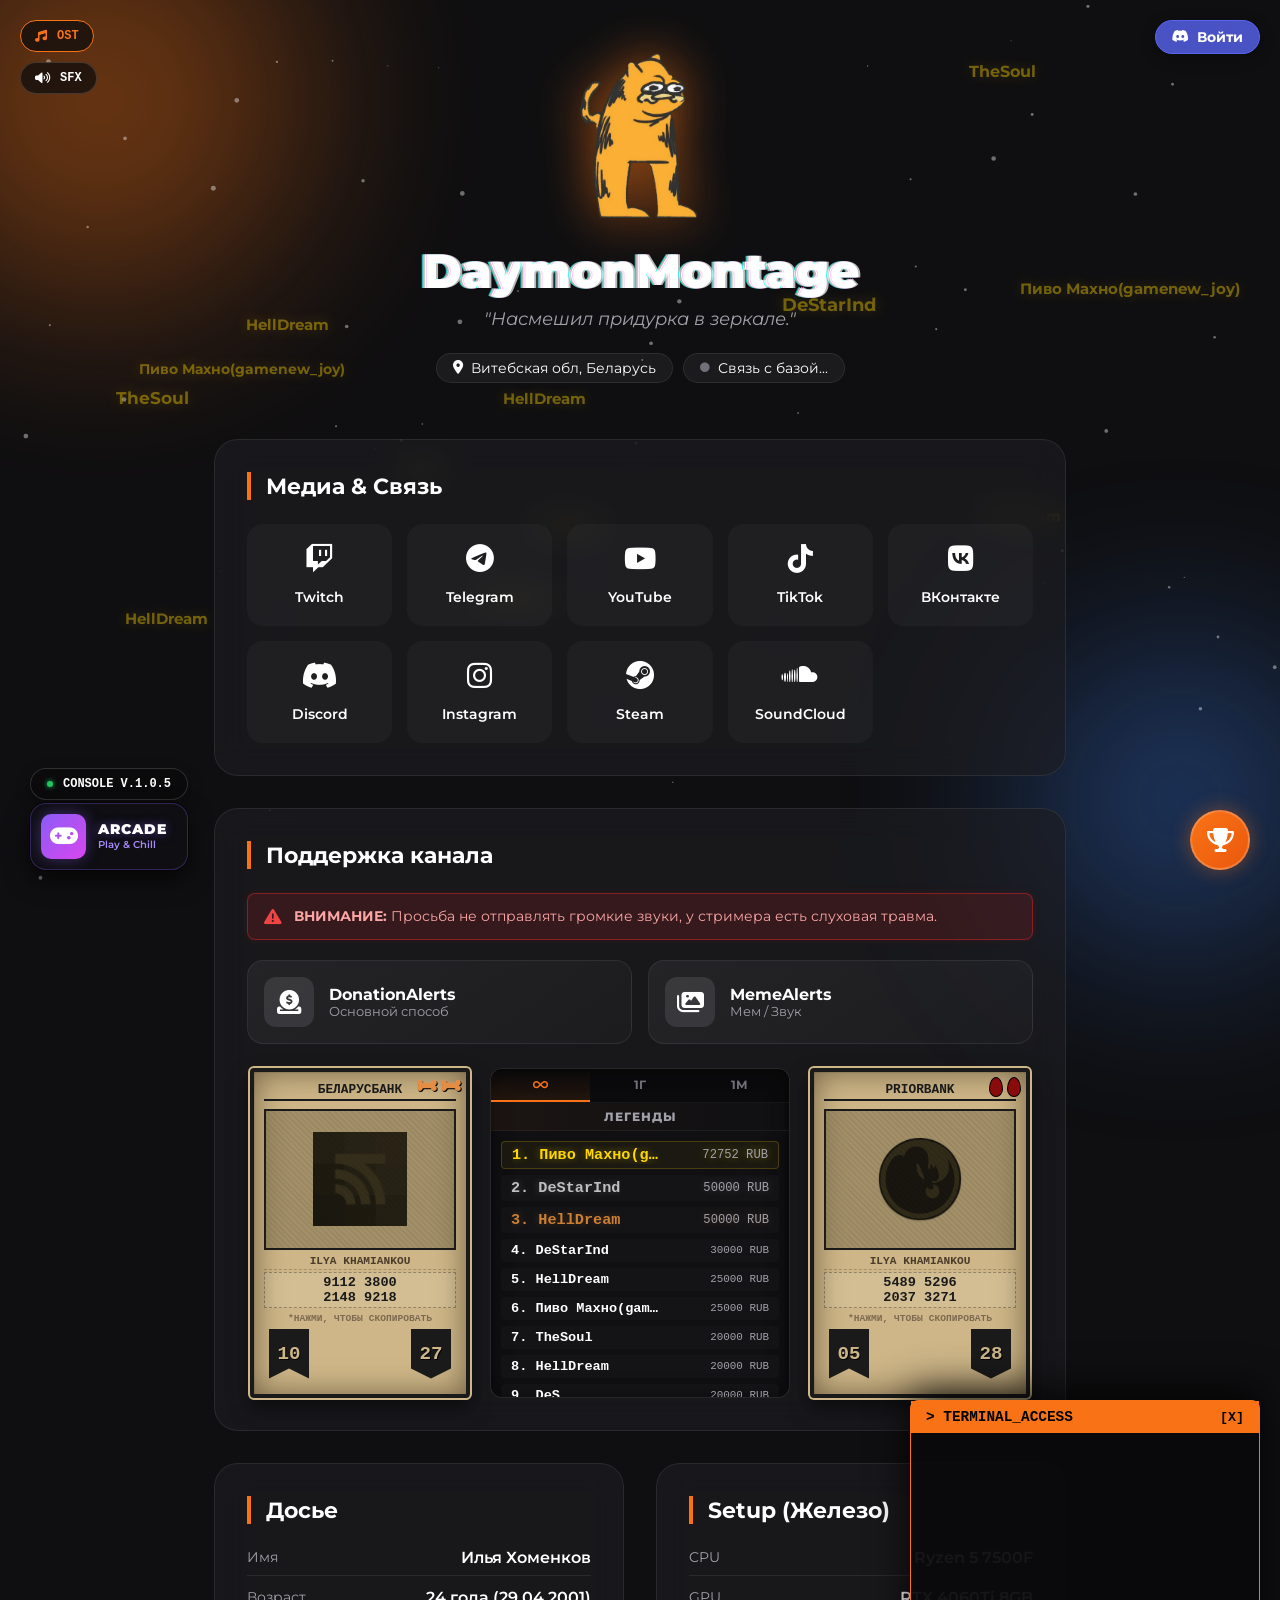
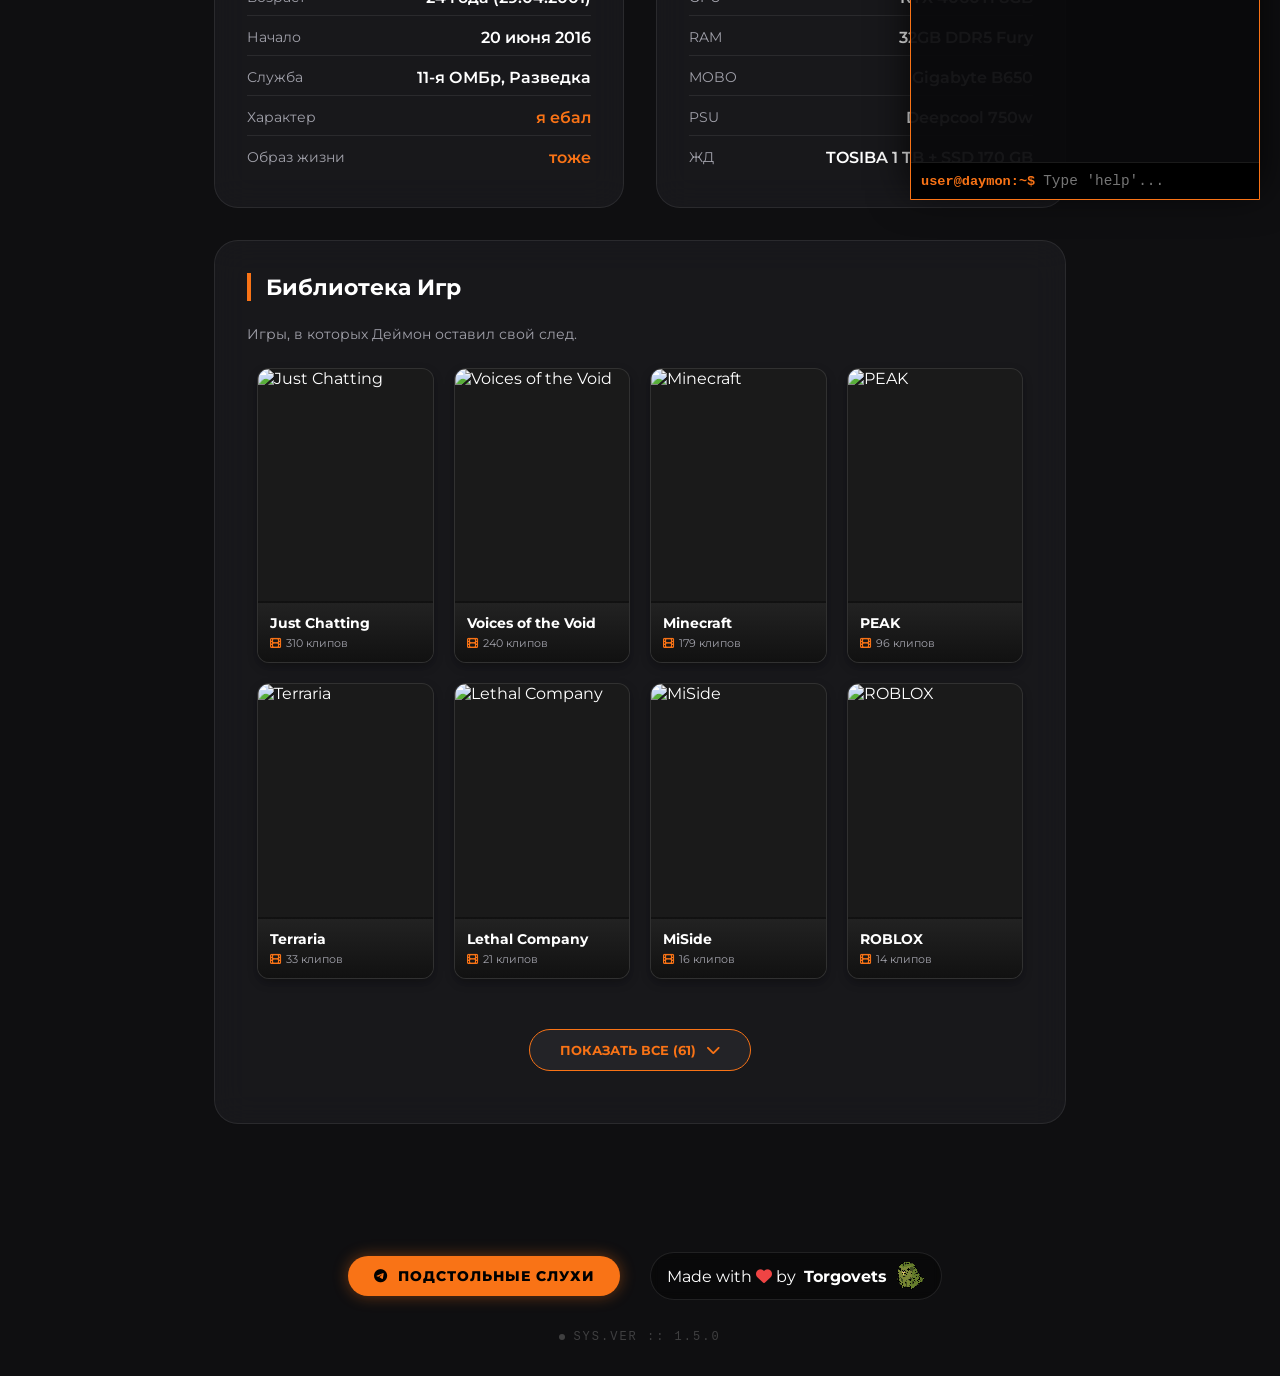
==== commit 26dc0468: "Add files via upload" ====
--- a/index.html
+++ b/index.html
@@ -400,7 +400,7 @@
     <script type="module" src="js/main.js"></script>
 
     <!-- ARCADE HUB BUTTON (Bottom Left) -->
-    <a href="games/index.html" class="arcade-hub-btn" title="Daymon Arcade">
+    <a href="https://daymonmontage.github.io/daymon-games/" class="arcade-hub-btn" title="Daymon Arcade">
         <div class="ah-icon-box">
             <i class="fas fa-gamepad"></i>
         </div>
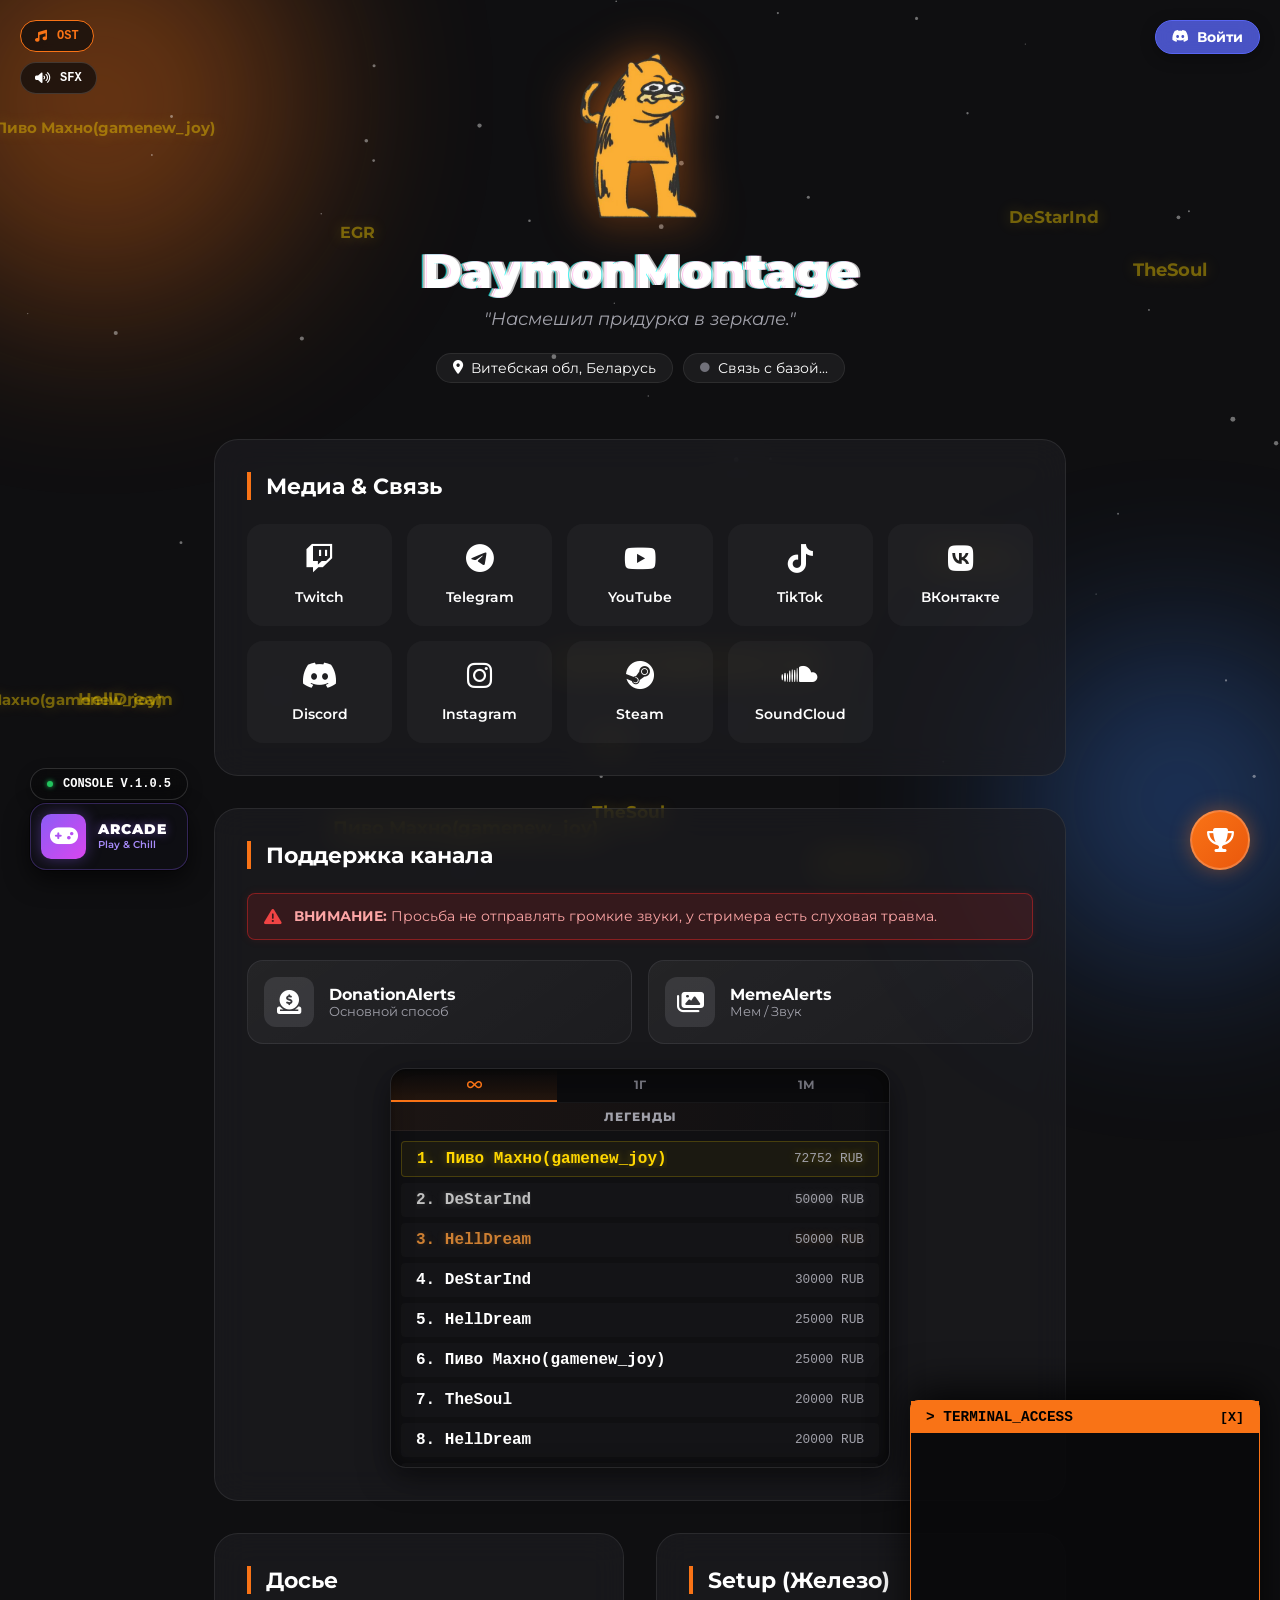
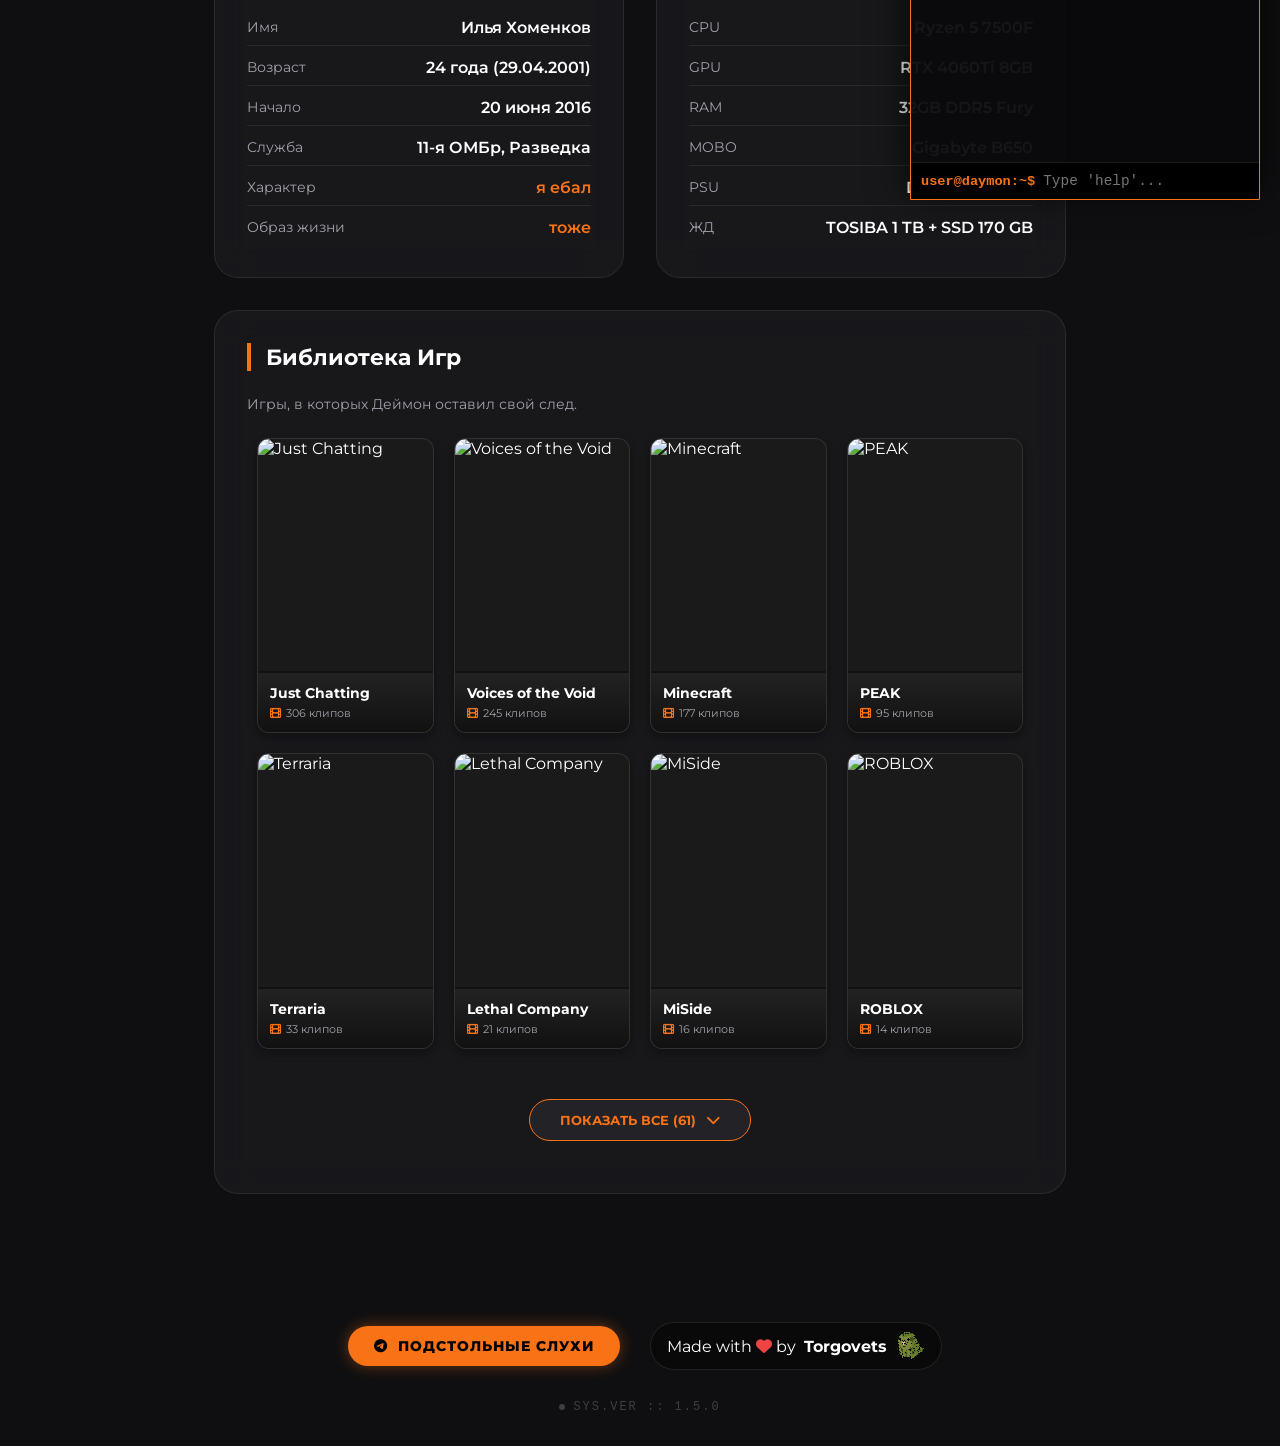
==== commit a38d4de7: "Add files via upload" ====
--- a/index.html
+++ b/index.html
@@ -185,29 +185,10 @@
             </div>
             
             <div class="direct-support">
-                <!-- Обертка для трех колонок: Карта - Список - Карта -->
-                <div class="support-layout">
+                <!-- Обертка для списка донатеров (карты удалены) -->
+                <div class="support-layout single-panel">
                     
-                    <!-- 1. LEFT CARD: Belarusbank -->
-                    <div class="inscryption-card card-bb" onclick="copyToClipboard('9112380021489218')">
-                        <div class="card-cost">
-                            <i class="fas fa-bone bone-cost"></i>
-                            <i class="fas fa-bone bone-cost"></i>
-                        </div>
-                        <div class="card-name-box">БЕЛАРУСБАНК</div>
-                        <div class="card-portrait-box">
-                            <img src="assets/belarusbank.png" alt="BB" class="bank-logo">
-                        </div>
-                        <div class="card-holder">ILYA KHAMIANKOU</div>
-                        <div class="card-sigils">9112 3800<br>2148 9218</div>
-                        <div class="copy-hint">*Нажми, чтобы скопировать</div>
-                        <div class="card-stats">
-                            <div class="stat-box stat-atk" title="Месяц"><div class="stat-bg"></div><span class="stat-val">10</span></div>
-                            <div class="stat-box stat-hp" title="Год"><div class="stat-bg"></div><span class="stat-val">27</span></div>
-                        </div>
-                    </div>
-
-                    <!-- 2. CENTER: TOP DONORS LIST -->
+                    <!-- CENTER: TOP DONORS LIST -->
                     <div class="donors-center-panel">
                         <div class="donors-tabs">
                             <button class="d-tab active" data-tab="all_time" title="За всё время"><i class="fas fa-infinity"></i></button>
@@ -229,25 +210,6 @@
                         </div>
                     </div>
 
-                    <!-- 3. RIGHT CARD: Priorbank -->
-                    <div class="inscryption-card card-prior" onclick="copyToClipboard('5489529620373271')">
-                        <div class="card-cost">
-                            <div class="blood-drop"></div>
-                            <div class="blood-drop"></div>
-                        </div>
-                        <div class="card-name-box">Priorbank</div>
-                        <div class="card-portrait-box">
-                            <img src="assets/priorbank.png" alt="Prior" class="bank-logo">
-                        </div>
-                        <div class="card-holder">ILYA KHAMIANKOU</div>
-                        <div class="card-sigils">5489 5296<br>2037 3271</div>
-                        <div class="copy-hint">*Нажми, чтобы скопировать</div>
-                        <div class="card-stats">
-                            <div class="stat-box stat-atk" title="Месяц"><div class="stat-bg"></div><span class="stat-val">05</span></div>
-                            <div class="stat-box stat-hp" title="Год"><div class="stat-bg"></div><span class="stat-val">28</span></div>
-                        </div>
-                    </div>
-
                 </div>
             </div>
         </section>
--- a/css/style.css
+++ b/css/style.css
@@ -16,7 +16,7 @@
 @import url('./parts/4-modules.css');
 
 /* 5. Inscryption Cards */
-@import url('./parts/5-cards.css');
+/* @import url('./parts/5-cards.css'); */
 
 /* 6. Achievements UI */
 @import url('./parts/6-achievements-ui.css');
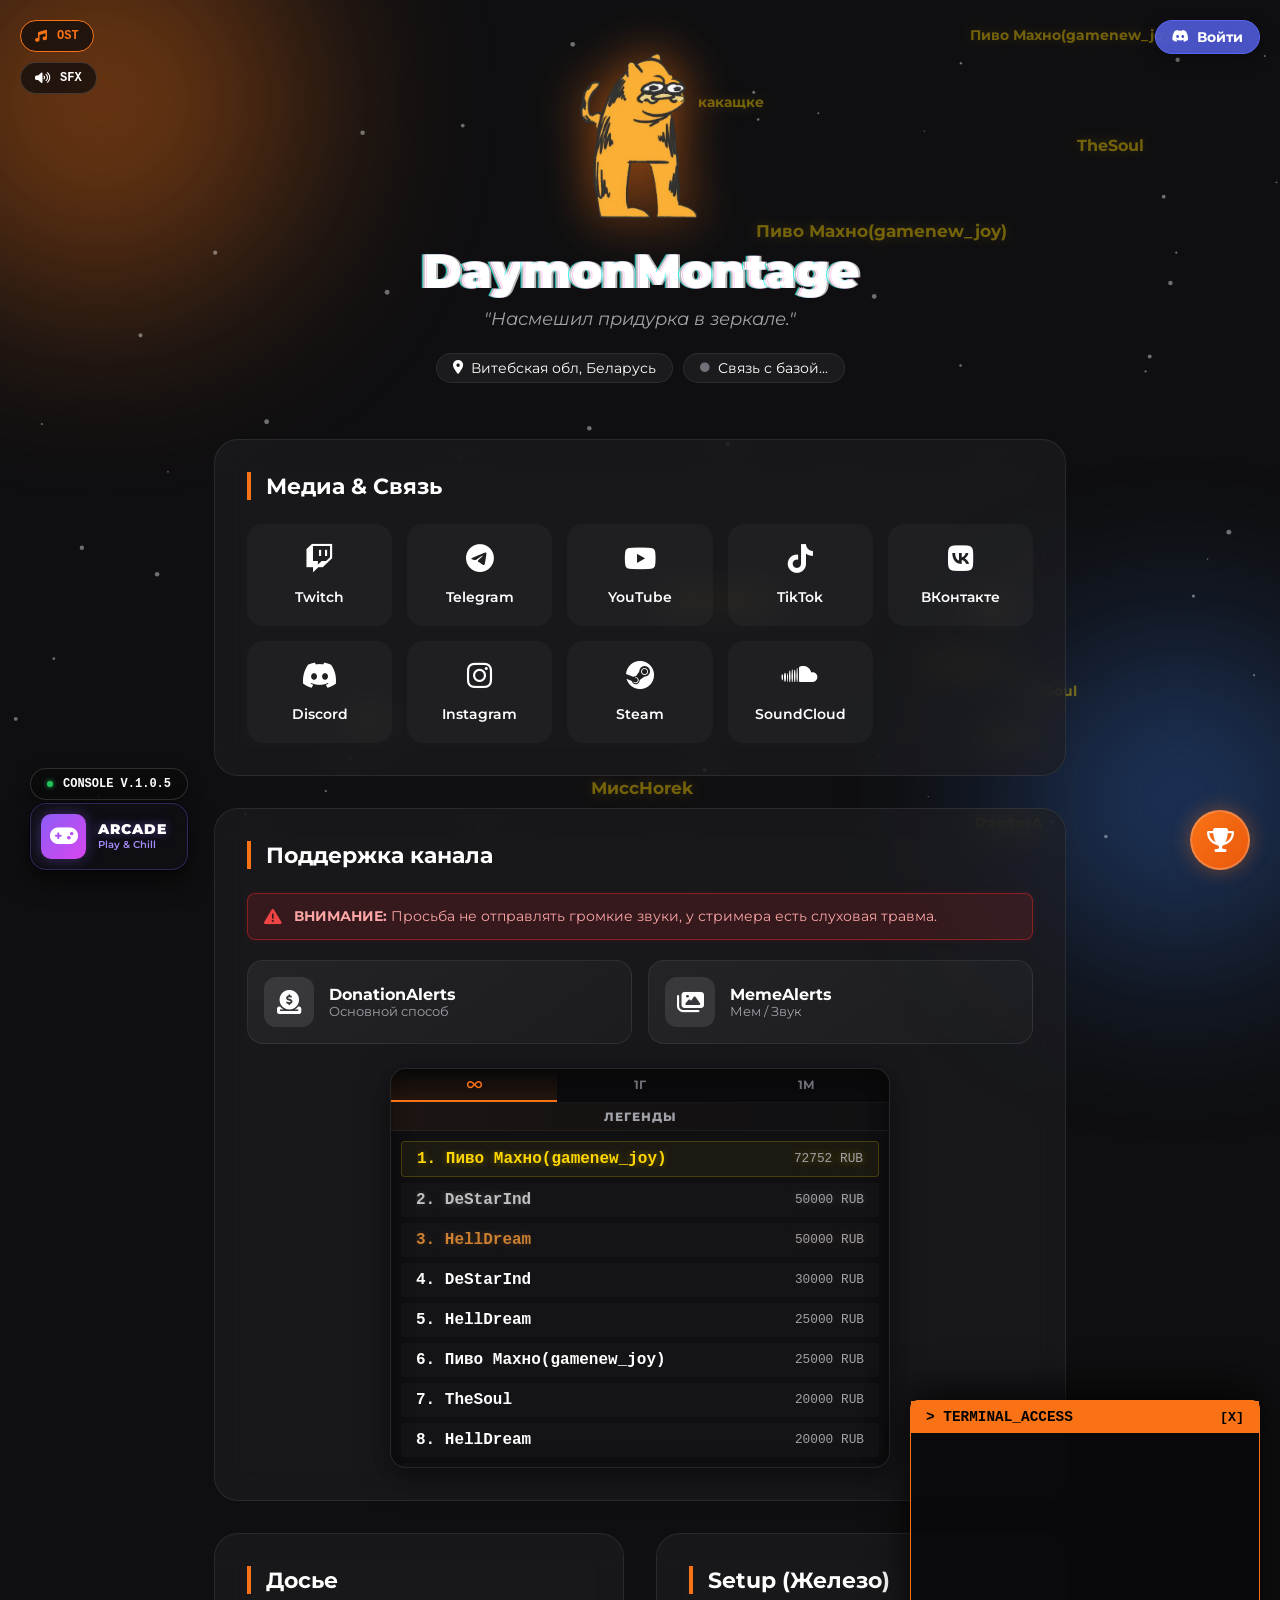
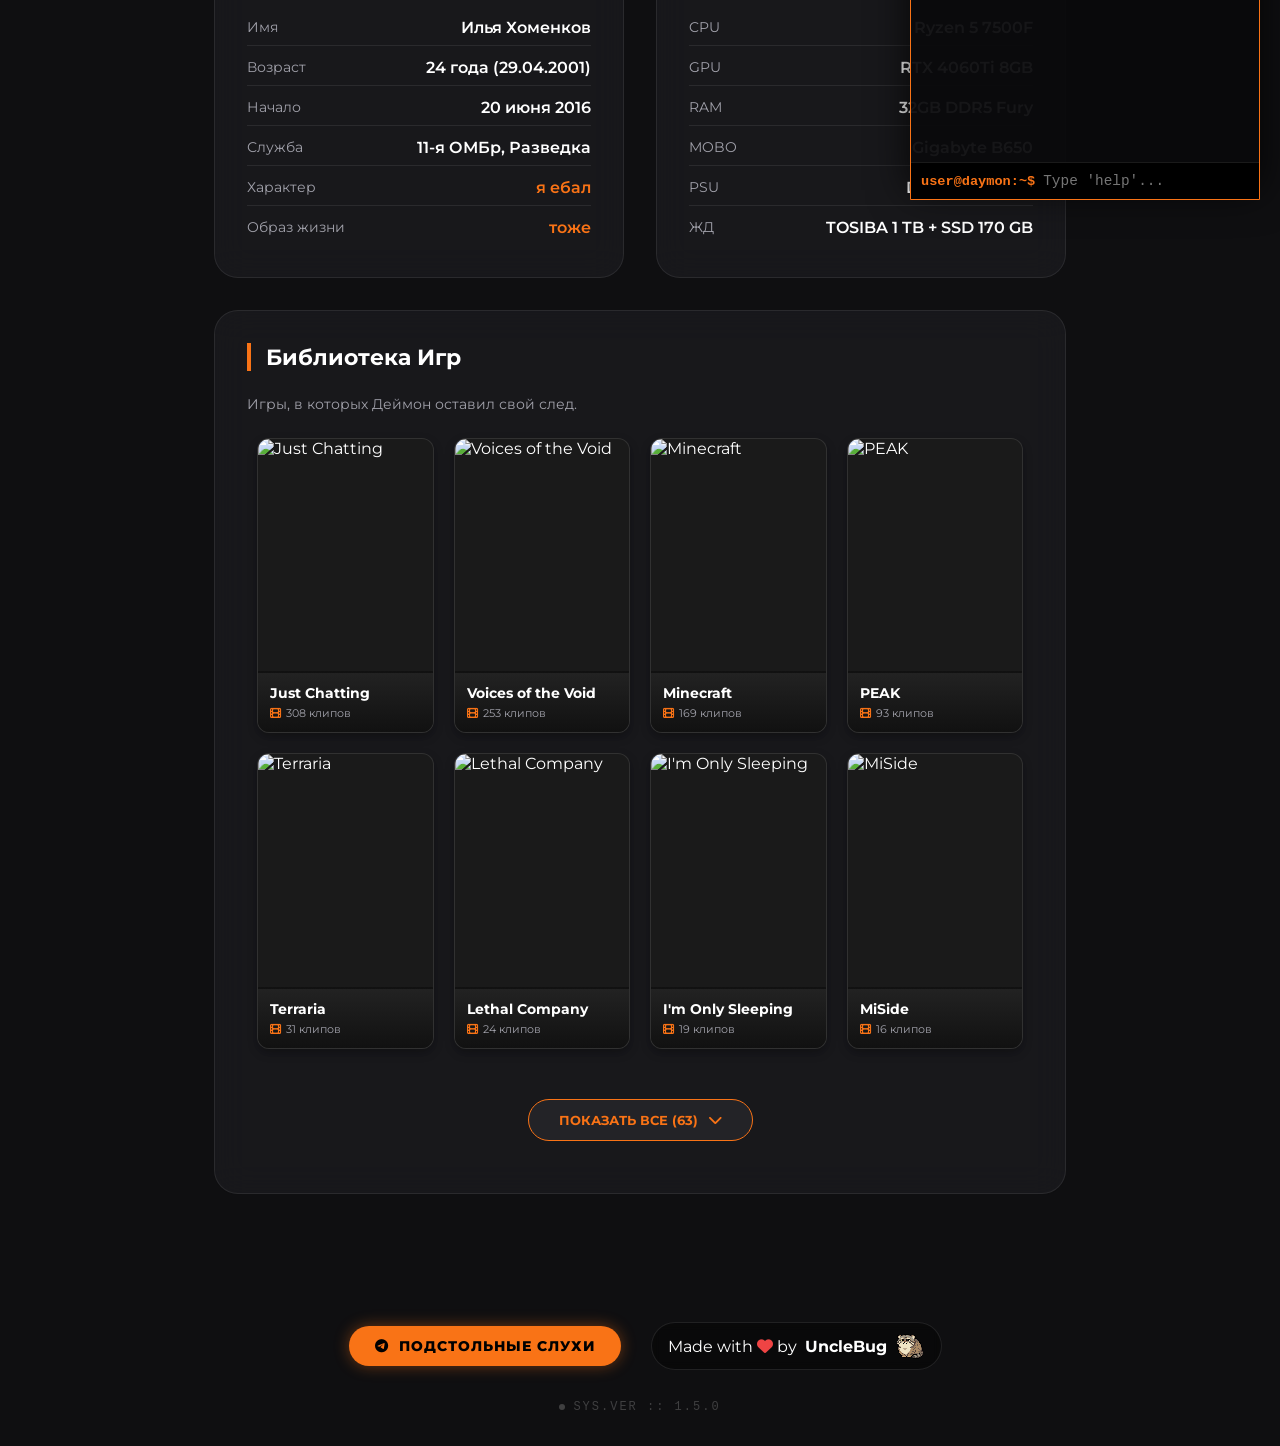
==== commit 17b151eb: "Add files via upload" ====
--- a/index.html
+++ b/index.html
@@ -289,8 +289,8 @@
         
         <div class="credits">
             <span>Made with <i class="fas fa-heart heart-beat"></i> by</span>
-            <a href="https://t.me/torgasik" target="_blank" class="dev-link">
-                <span class="dev-nick">Torgovets</span>
+            <a href="https://t.me/UncleBug_dev" target="_blank" class="dev-link">
+                <span class="dev-nick">UncleBug</span>
                 <img src="assets/dev-icon.png" alt="Dev" class="dev-pic">
             </a>
         </div>
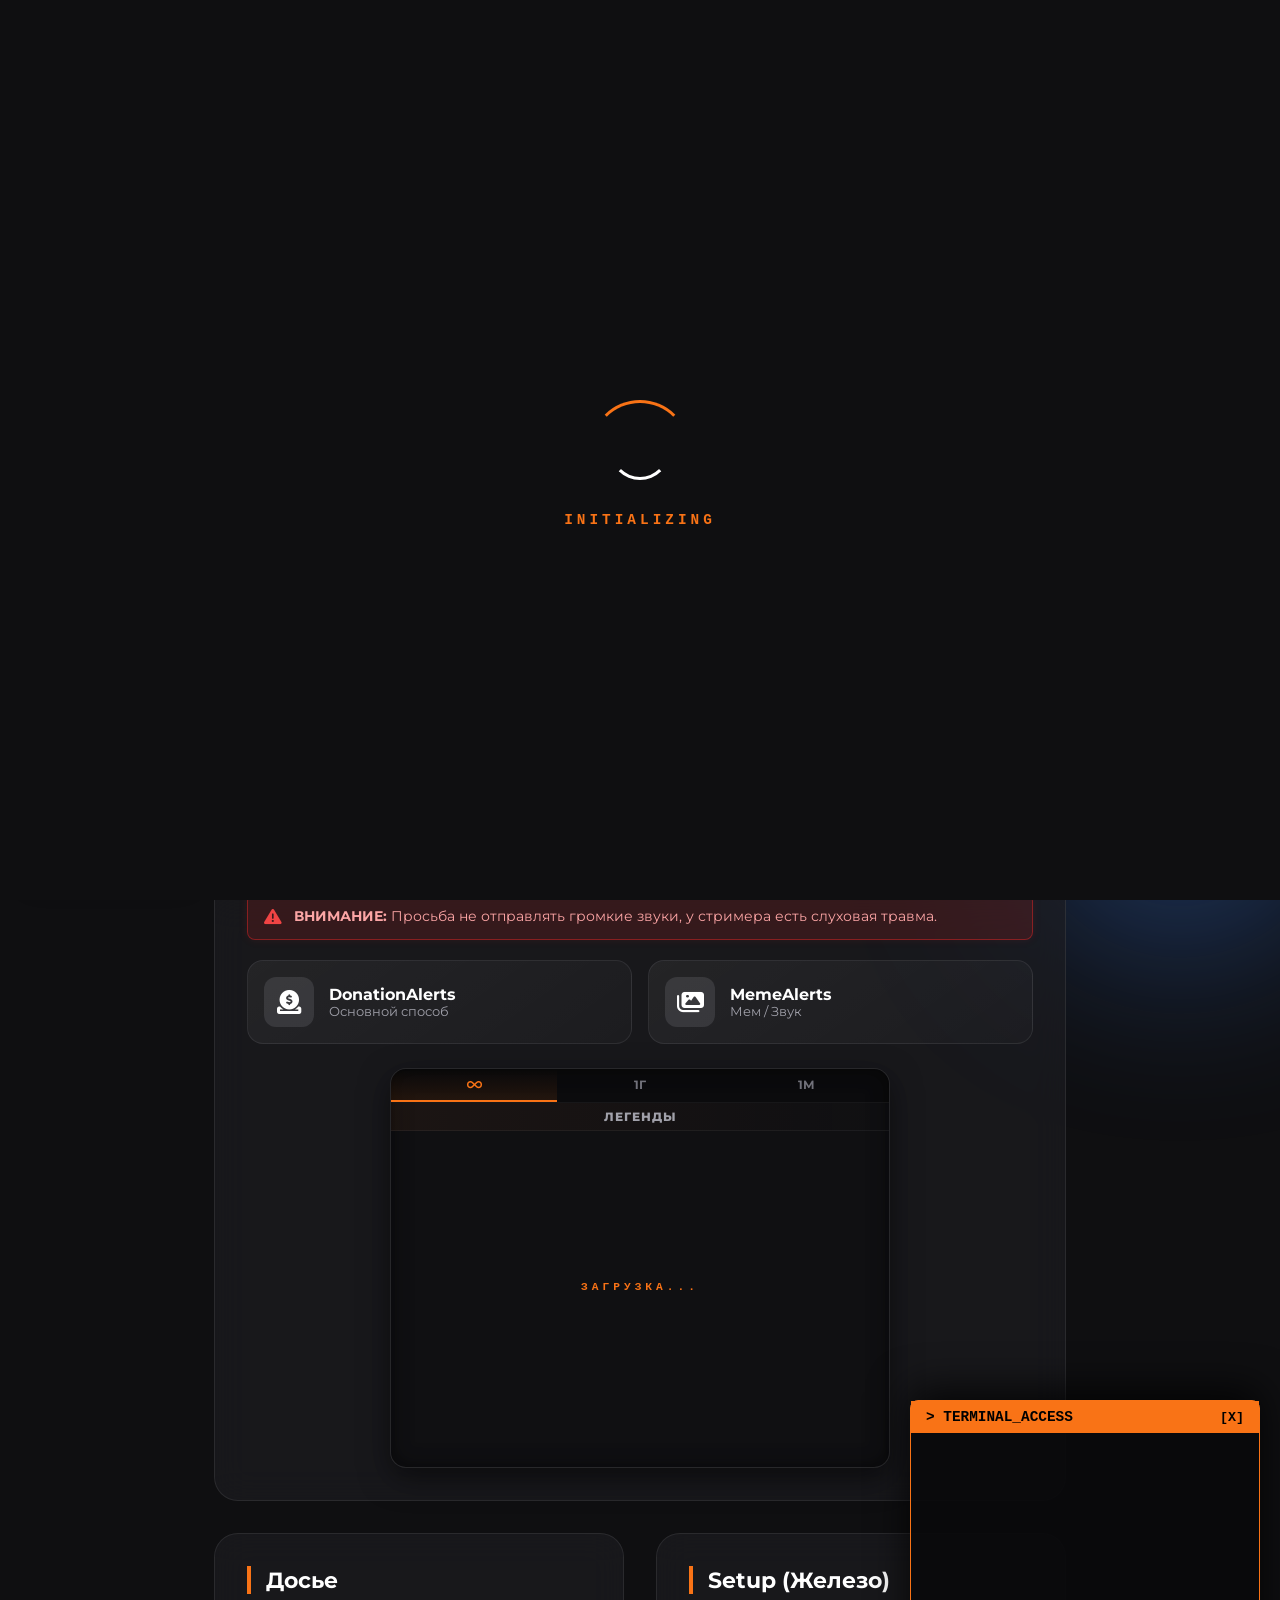
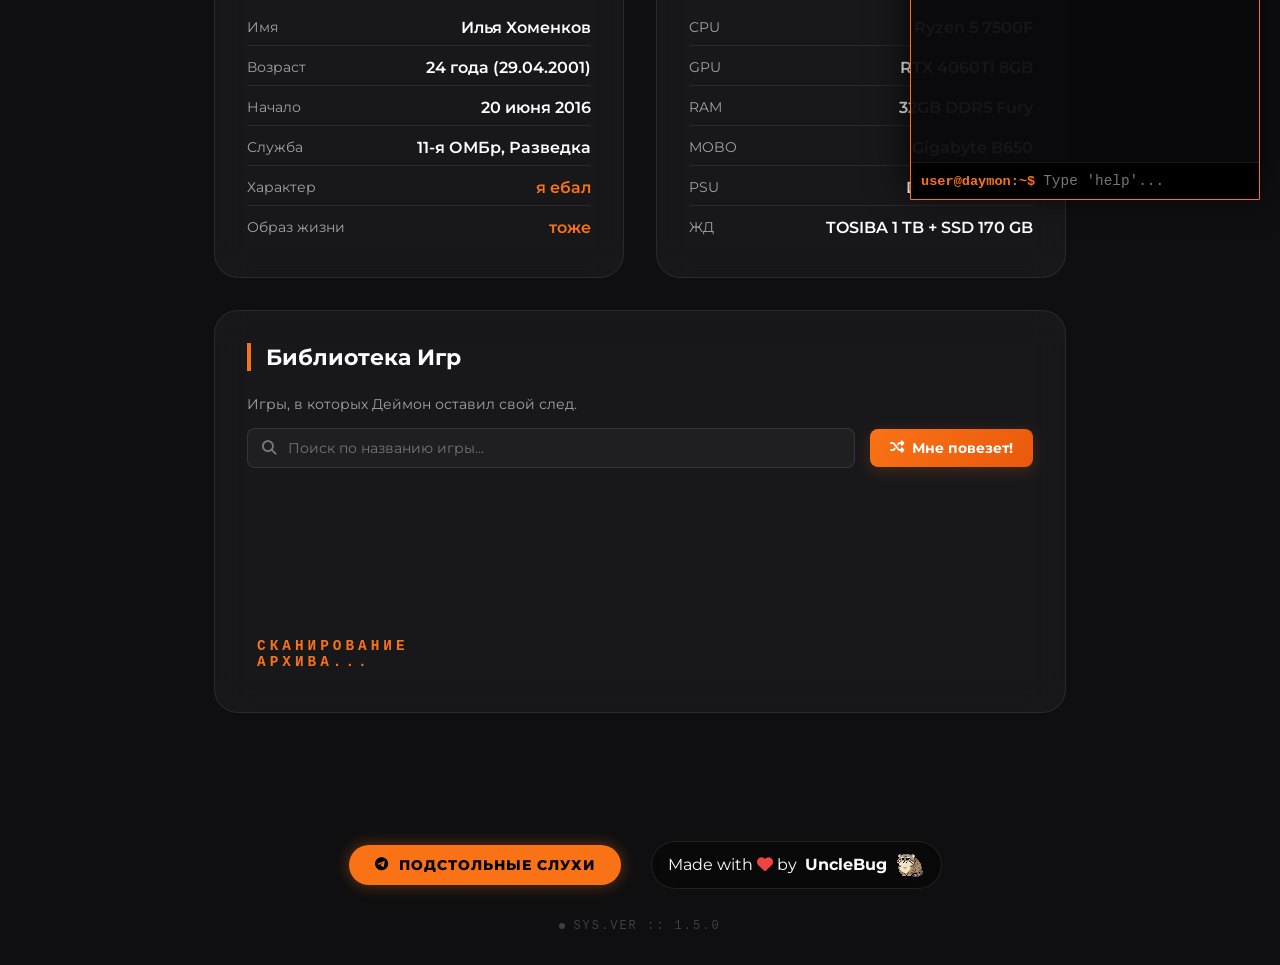
==== commit 71121c96: "feat: add achievements hints, hack terminal easter egg, games search & random clip with fallback mes" ====
--- a/index.html
+++ b/index.html
@@ -270,6 +270,17 @@
             <h2 class="section-title">Библиотека Игр</h2>
             <p style="margin-bottom:15px; font-size:0.9rem; color:#a1a1aa;">Игры, в которых Деймон оставил свой след.</p>
             
+            <!-- Фильтры и поиск -->
+            <div class="games-library-controls">
+                <div class="game-search-box">
+                    <i class="fas fa-search search-icon"></i>
+                    <input type="text" id="game-search-input" placeholder="Поиск по названию игры...">
+                </div>
+                <button id="random-clip-btn" class="random-clip-btn" title="Случайный клип">
+                    <i class="fas fa-random"></i> <span>Мне повезет!</span>
+                </button>
+            </div>
+
             <!-- Сюда JS загрузит карточки игр -->
             <div id="games-container" class="games-grid">
                 <div class="loader-wrap">
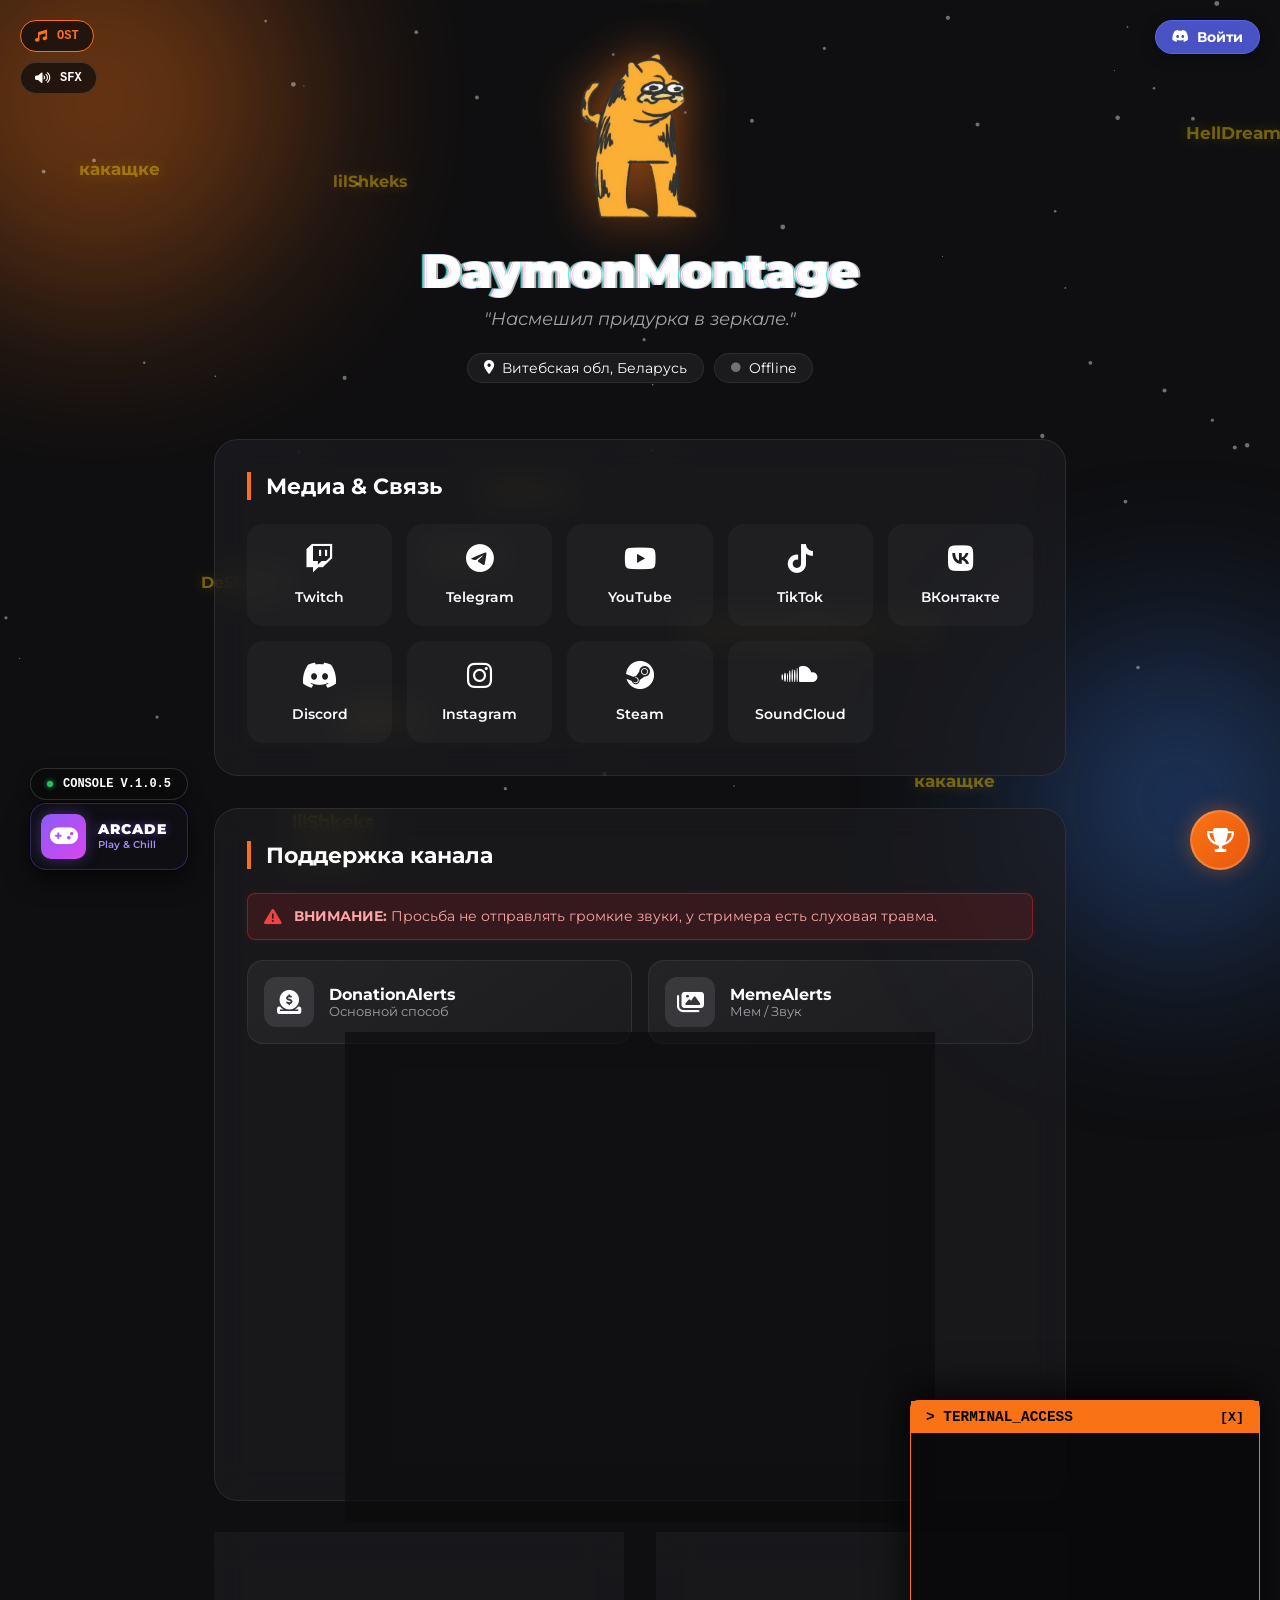
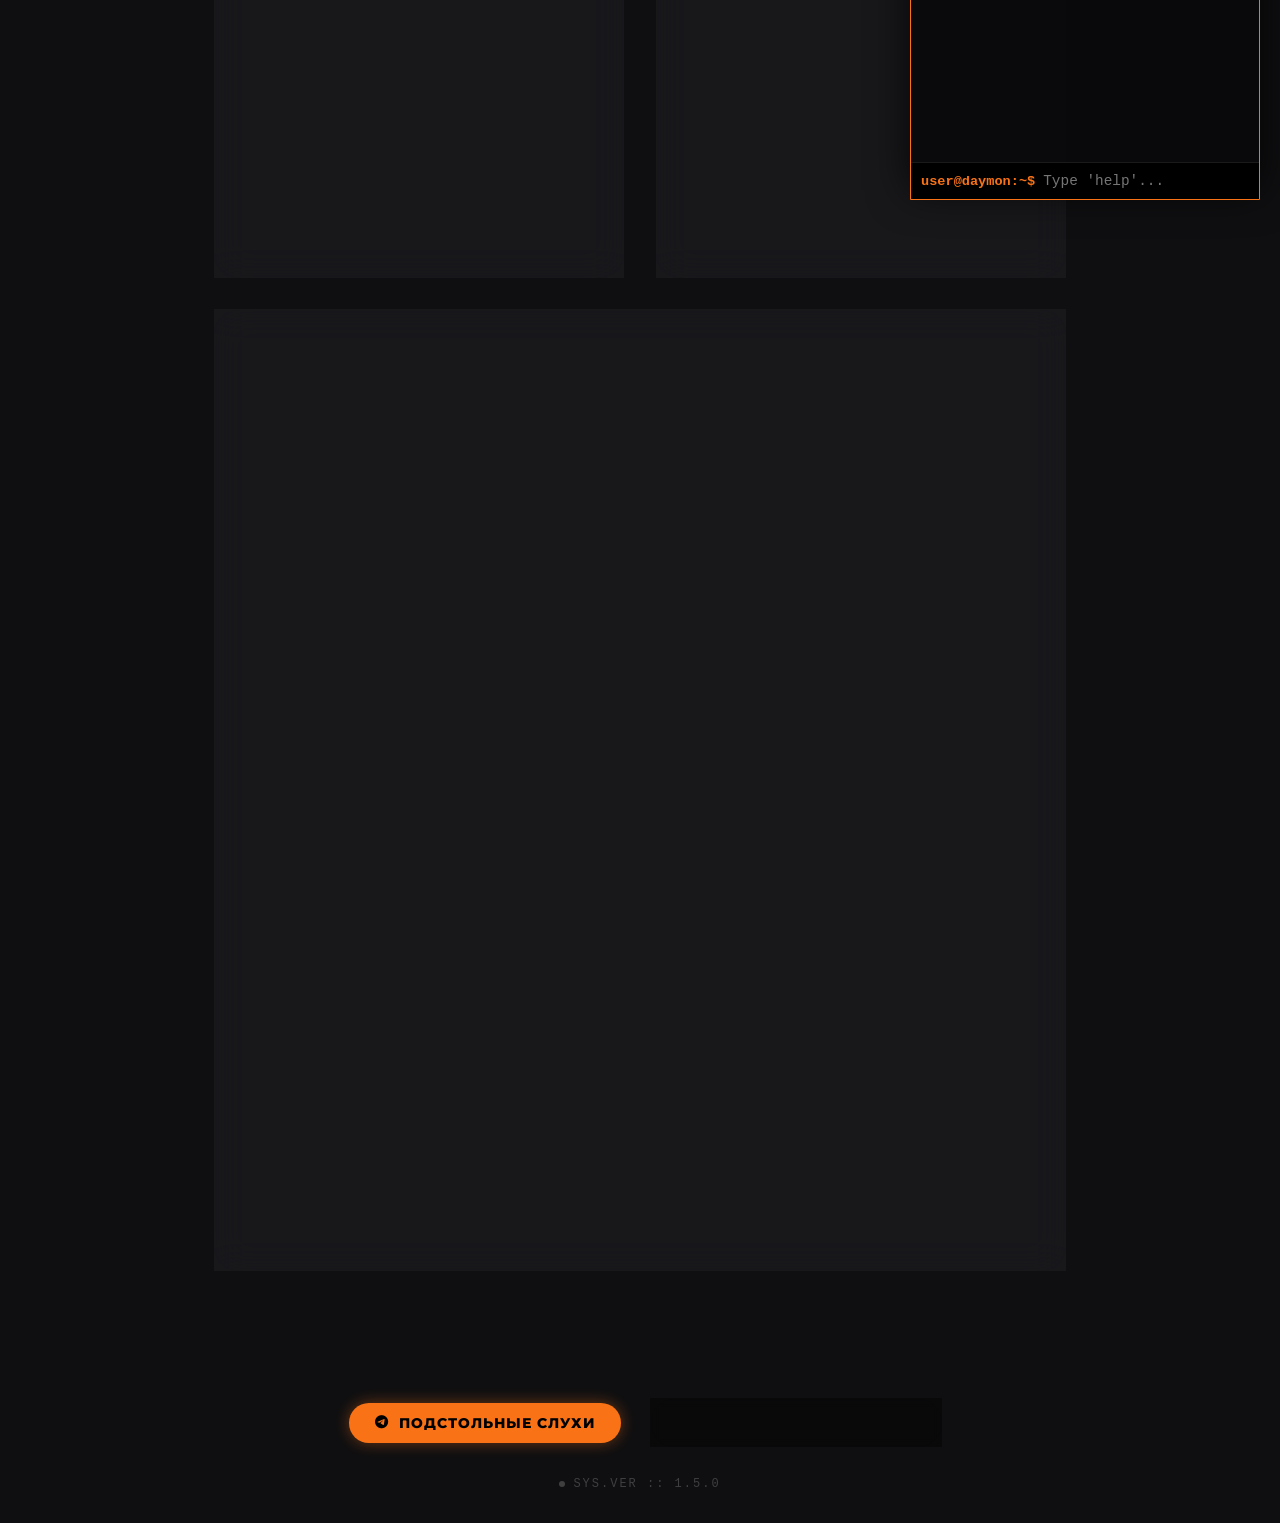
==== commit 35e4e612: "Add 10th channel anniversary celebration popup and background fireworks" ====
--- a/index.html
+++ b/index.html
@@ -226,7 +226,7 @@
                         <span class="spec-label">Возраст</span> <span class="spec-val">24 года (29.04.2001)</span>
                     </li>
                     <li>
-                        <span class="spec-label">Начало</span> <span class="spec-val">20 июня 2016</span>
+                        <span class="spec-label">Начало</span> <span class="spec-val">19 июля 2016</span>
                     </li>
                     <li>
                         <span class="spec-label">Служба</span> <span class="spec-val">11-я ОМБр, Разведка</span>
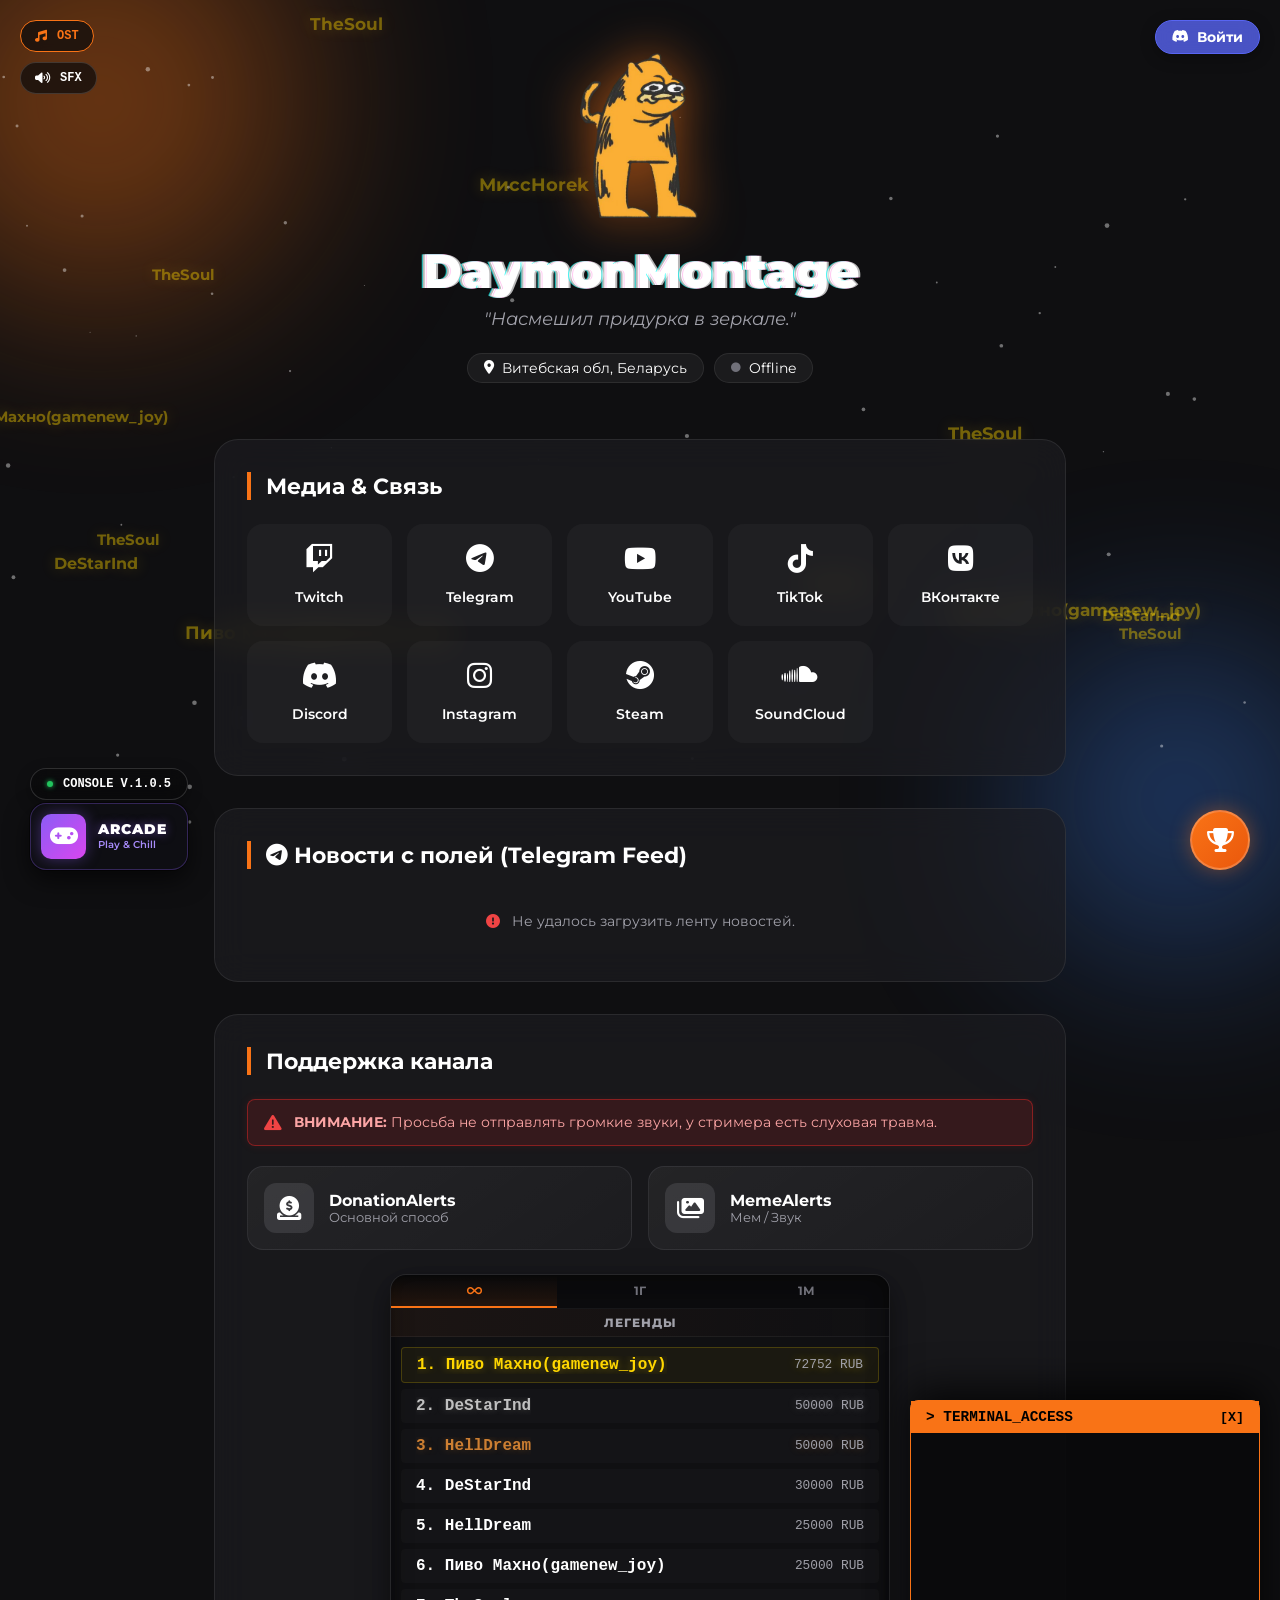
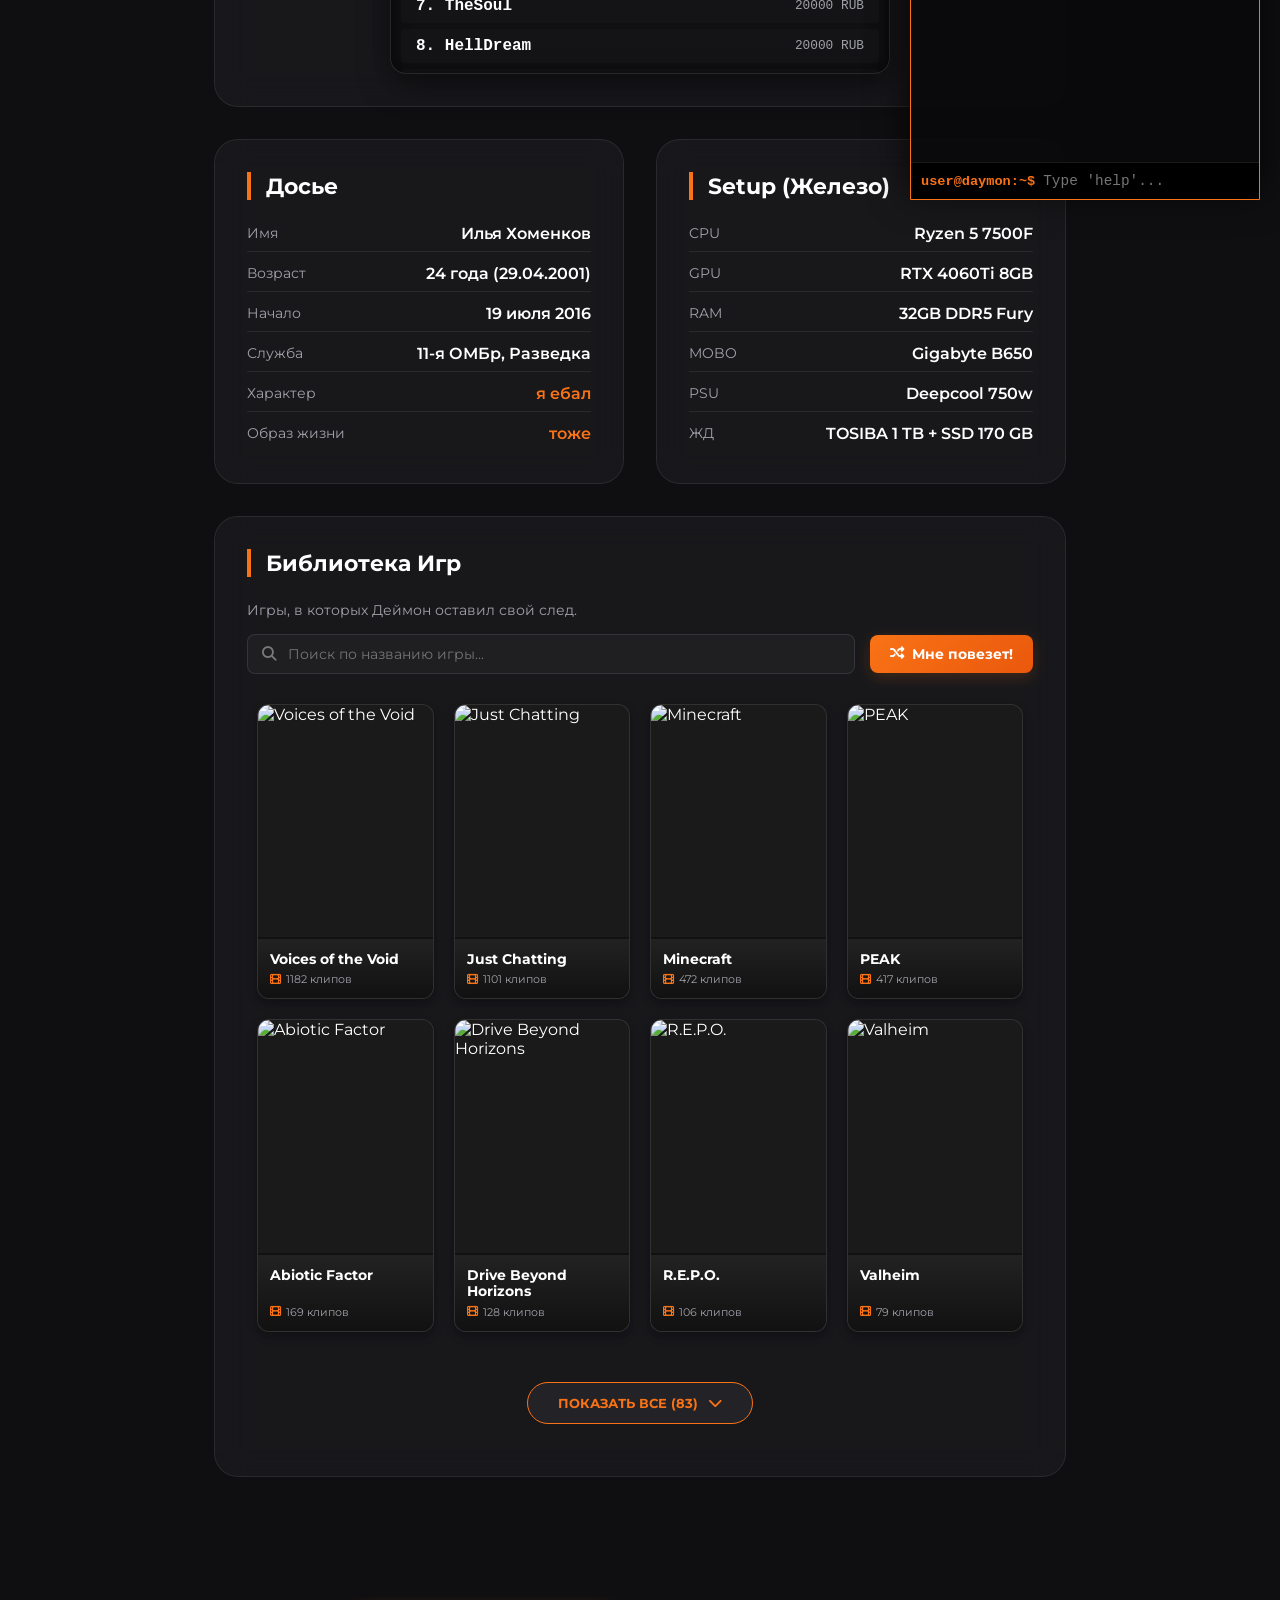
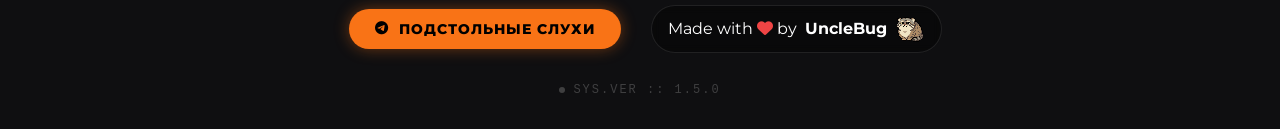
==== commit e190352c: "Add Telegram Feed widget and styles" ====
--- a/index.html
+++ b/index.html
@@ -156,6 +156,16 @@
                     <i class="fab fa-soundcloud"></i> <span>SoundCloud</span>
                 </a>
             </nav>
+        </section>
+
+        <!-- TELEGRAM WIDGET -->
+        <section class="content-card tilt-effect">
+            <h2 class="section-title"><i class="fab fa-telegram"></i> Новости с полей (Telegram Feed)</h2>
+            <div id="telegram-feed" class="tg-feed-container">
+                <div class="loader-wrap">
+                    <p class="loader-text" style="font-size:0.75rem">ЗАГРУЗКА...</p>
+                </div>
+            </div>
         </section>
 
         <!-- SUPPORT & CARDS -->
